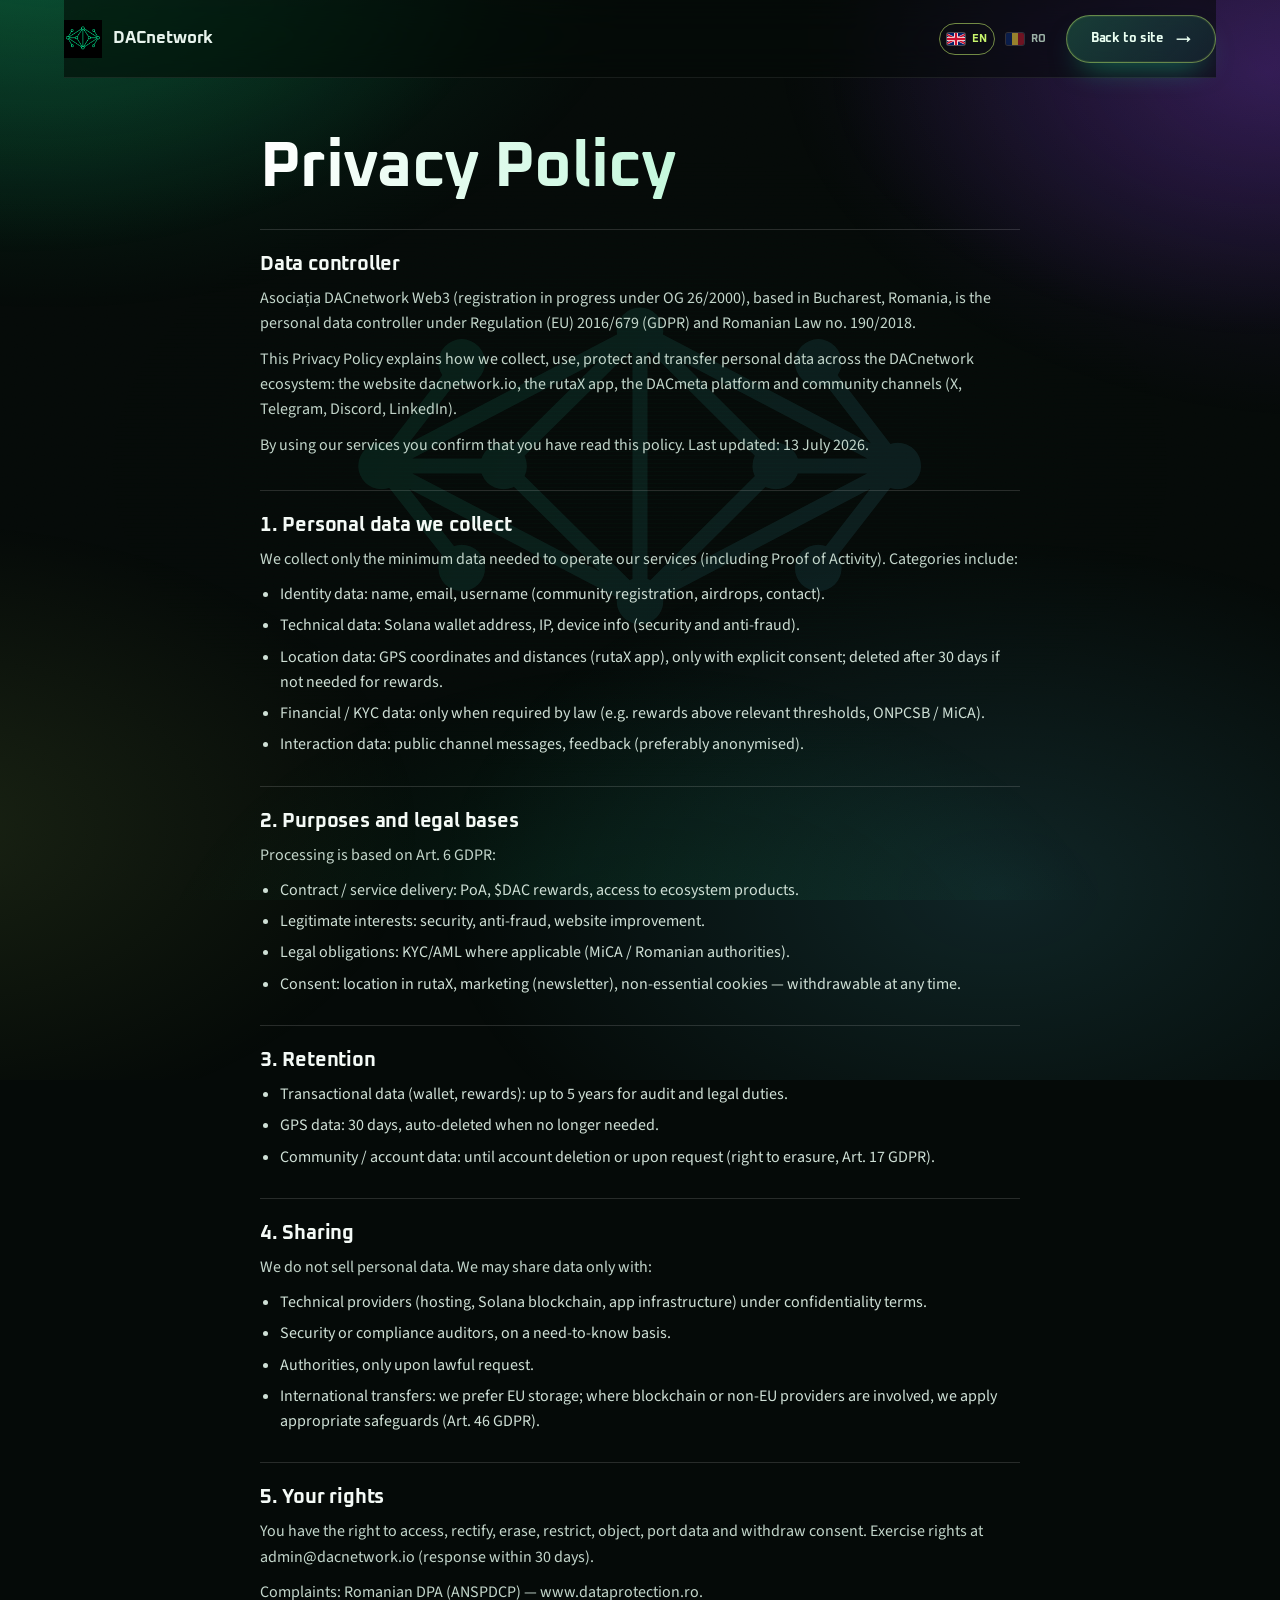
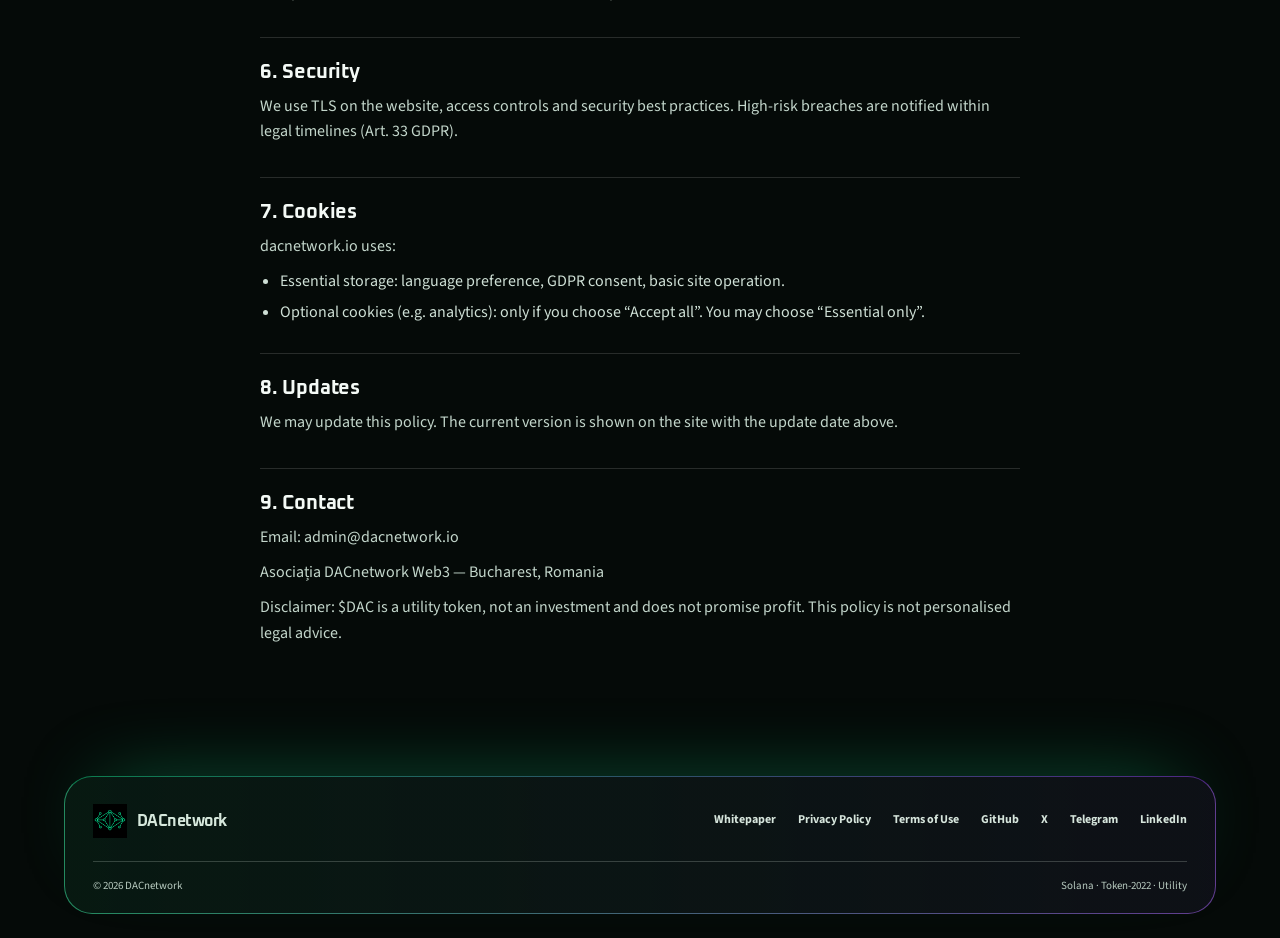
==== privacy.html @ c9b2e49c "Premium mobile menu: visible gradient button, X animation, opaque glass panel Co-authored-by: Copilo" ====
<!doctype html>
<html lang="en">
  <head>
    <meta charset="UTF-8" />
    <meta name="viewport" content="width=device-width, initial-scale=1, viewport-fit=cover" />
    <link rel="icon" type="image/png" href="DAC_logo-sm.png" />
    <link rel="canonical" href="https://dacnetwork.io/privacy.html" />
    <title>Privacy Policy | DACnetwork</title>
    <meta name="description" content="DACnetwork Privacy Policy: how Asociația DACnetwork Web3 collects, uses and protects personal data." />
    <meta name="theme-color" content="#050a08" />
<meta name="robots" content="index, follow, max-image-preview:large, max-snippet:-1, max-video-preview:-1" />
<meta property="og:type" content="website" />
<meta property="og:site_name" content="DACnetwork" />
<meta property="og:title" content="Privacy Policy | DACnetwork" />
<meta property="og:description" content="How DACnetwork collects, uses and protects personal data, your GDPR rights and how to contact us." />
<meta property="og:url" content="https://dacnetwork.io/privacy.html" />
<meta property="og:image" content="https://dacnetwork.io/og-image.jpg" />
<meta property="og:image:width" content="1200" />
<meta property="og:image:height" content="630" />
<meta property="og:image:alt" content="DACnetwork - $DAC utility token on Solana" />
<meta property="og:locale" content="en_US" />
<meta property="og:locale:alternate" content="ro_RO" />
<meta name="twitter:card" content="summary_large_image" />
<meta name="twitter:site" content="@DACLabs" />
<meta name="twitter:title" content="Privacy Policy | DACnetwork" />
<meta name="twitter:description" content="How DACnetwork collects, uses and protects personal data, your GDPR rights and how to contact us." />
<meta name="twitter:image" content="https://dacnetwork.io/og-image.jpg" />
<meta name="twitter:image:alt" content="DACnetwork - $DAC utility token on Solana" />
<meta name="author" content="Asocia?ia DACnetwork Web3" />
<link rel="apple-touch-icon" href="DAC_logo-sm.png" />
    <link rel="stylesheet" href="assets/site-premium.css?v=18" />
  <script type="application/ld+json">
{"@context":"https://schema.org","@graph":[{"@type":"WebPage","@id":"https://dacnetwork.io/privacy.html#webpage","url":"https://dacnetwork.io/privacy.html","name":"Privacy Policy","isPartOf":{"@id":"https://dacnetwork.io/#website"},"inLanguage":["en","ro"]},{"@type":"BreadcrumbList","itemListElement":[{"@type":"ListItem","position":1,"name":"Home","item":"https://dacnetwork.io/"},{"@type":"ListItem","position":2,"name":"Privacy Policy","item":"https://dacnetwork.io/privacy.html"}]}]}
</script>
</head>
  <body>
    <div class="wrap" id="top">
      <header class="nav">
        <a class="brand" href="index.html"><img src="DAC_logo.png" width="42" height="42" alt="DACnetwork" /><span class="brand-name">DACnetwork</span></a>
        <div class="nav-actions">
          <div class="lang">
            <button type="button" data-lang="en" onclick="dacSetLang('en')">EN</button>
            <button type="button" data-lang="ro" onclick="dacSetLang('ro')">RO</button>
          </div>
          <a class="btn btn-mint" href="index.html" data-en="Back to site" data-ro="Înapoi la site">Back to site</a>
        </div>
      </header>

      <main class="legal">
        <h1 data-en="Privacy Policy" data-ro="Politica de Confidențialitate">Privacy Policy</h1>
        <section class="legal-sec">
          <h2 data-en="Data controller" data-ro="Operator de date">Data controller</h2>
          <p data-en="Asociația DACnetwork Web3 (registration in progress under OG 26/2000), based in Bucharest, Romania, is the personal data controller under Regulation (EU) 2016/679 (GDPR) and Romanian Law no. 190/2018." data-ro="Asociația DACnetwork Web3 (în curs de înregistrare conform OG 26/2000), cu sediul în București, România, este operatorul de date cu caracter personal, în conformitate cu Regulamentul (UE) 2016/679 (GDPR) și Legea nr. 190/2018.">Asociația DACnetwork Web3 (registration in progress under OG 26/2000), based in Bucharest, Romania, is the personal data controller under Regulation (EU) 2016/679 (GDPR) and Romanian Law no. 190/2018.</p>
          <p data-en="This Privacy Policy explains how we collect, use, protect and transfer personal data across the DACnetwork ecosystem: the website dacnetwork.io, the rutaX app, the DACmeta platform and community channels (X, Telegram, Discord, LinkedIn)." data-ro="Această Politică de Confidențialitate explică cum colectăm, folosim, protejăm și transferăm datele personale în cadrul ecosistemului DACnetwork: website-ul dacnetwork.io, aplicația rutaX, platforma DACmeta și canalele de comunitate (X, Telegram, Discord, LinkedIn).">This Privacy Policy explains how we collect, use, protect and transfer personal data across the DACnetwork ecosystem: the website dacnetwork.io, the rutaX app, the DACmeta platform and community channels (X, Telegram, Discord, LinkedIn).</p>
          <p data-en="By using our services you confirm that you have read this policy. Last updated: 13 July 2026." data-ro="Prin utilizarea serviciilor noastre confirmați că ați citit această politică. Data ultimei actualizări: 13 iulie 2026.">By using our services you confirm that you have read this policy. Last updated: 13 July 2026.</p>
          
        </section>
        <section class="legal-sec">
          <h2 data-en="1. Personal data we collect" data-ro="1. Datele personale colectate">1. Personal data we collect</h2>
          <p data-en="We collect only the minimum data needed to operate our services (including Proof of Activity). Categories include:" data-ro="Colectăm doar datele minime necesare pentru funcționarea serviciilor (inclusiv Proof of Activity). Tipuri de date:">We collect only the minimum data needed to operate our services (including Proof of Activity). Categories include:</p>
          <ul>
            <li data-en="Identity data: name, email, username (community registration, airdrops, contact)." data-ro="Date de identificare: nume, adresă email, username (înregistrare comunitară, airdrop-uri, contact).">Identity data: name, email, username (community registration, airdrops, contact).</li>
            <li data-en="Technical data: Solana wallet address, IP, device info (security and anti-fraud)." data-ro="Date tehnice: adresă wallet Solana, IP, informații despre dispozitiv (securitate și anti-fraudă).">Technical data: Solana wallet address, IP, device info (security and anti-fraud).</li>
            <li data-en="Location data: GPS coordinates and distances (rutaX app), only with explicit consent; deleted after 30 days if not needed for rewards." data-ro="Date de locație: coordonate GPS și distanțe (aplicația rutaX), doar cu consimțământ explicit; șterse după 30 de zile dacă nu sunt necesare pentru recompense.">Location data: GPS coordinates and distances (rutaX app), only with explicit consent; deleted after 30 days if not needed for rewards.</li>
            <li data-en="Financial / KYC data: only when required by law (e.g. rewards above relevant thresholds, ONPCSB / MiCA)." data-ro="Date financiare / KYC: doar când legea o impune (ex. recompense peste praguri relevante, conform ONPCSB și MiCA).">Financial / KYC data: only when required by law (e.g. rewards above relevant thresholds, ONPCSB / MiCA).</li>
            <li data-en="Interaction data: public channel messages, feedback (preferably anonymised)." data-ro="Date de interacțiune: mesaje pe canale publice, feedback (preferabil anonimizate).">Interaction data: public channel messages, feedback (preferably anonymised).</li>
          </ul>
        </section>
        <section class="legal-sec">
          <h2 data-en="2. Purposes and legal bases" data-ro="2. Scopuri și temeiuri legale">2. Purposes and legal bases</h2>
          <p data-en="Processing is based on Art. 6 GDPR:" data-ro="Datele sunt prelucrate conform Art. 6 GDPR:">Processing is based on Art. 6 GDPR:</p>
          <ul>
            <li data-en="Contract / service delivery: PoA, $DAC rewards, access to ecosystem products." data-ro="Executarea contractului / prestarea serviciului: PoA, recompense $DAC, acces la produse din ecosistem.">Contract / service delivery: PoA, $DAC rewards, access to ecosystem products.</li>
            <li data-en="Legitimate interests: security, anti-fraud, website improvement." data-ro="Interese legitime: securitate, anti-fraudă, îmbunătățirea site-ului.">Legitimate interests: security, anti-fraud, website improvement.</li>
            <li data-en="Legal obligations: KYC/AML where applicable (MiCA / Romanian authorities)." data-ro="Obligații legale: KYC/AML unde este cazul (MiCA / autorități române).">Legal obligations: KYC/AML where applicable (MiCA / Romanian authorities).</li>
            <li data-en="Consent: location in rutaX, marketing (newsletter), non-essential cookies — withdrawable at any time." data-ro="Consimțământ: locație în rutaX, marketing (newsletter), cookie-uri neesențiale — pot fi retrase oricând.">Consent: location in rutaX, marketing (newsletter), non-essential cookies — withdrawable at any time.</li>
          </ul>
        </section>
        <section class="legal-sec">
          <h2 data-en="3. Retention" data-ro="3. Durata stocării">3. Retention</h2>
          
          <ul>
            <li data-en="Transactional data (wallet, rewards): up to 5 years for audit and legal duties." data-ro="Date tranzacționale (wallet, recompense): până la 5 ani, pentru audit și obligații legale.">Transactional data (wallet, rewards): up to 5 years for audit and legal duties.</li>
            <li data-en="GPS data: 30 days, auto-deleted when no longer needed." data-ro="Date GPS: 30 de zile, ștergere automată dacă nu mai sunt necesare.">GPS data: 30 days, auto-deleted when no longer needed.</li>
            <li data-en="Community / account data: until account deletion or upon request (right to erasure, Art. 17 GDPR)." data-ro="Date comunitare / cont: până la ștergerea contului sau la cerere (dreptul la ștergere, Art. 17 GDPR).">Community / account data: until account deletion or upon request (right to erasure, Art. 17 GDPR).</li>
          </ul>
        </section>
        <section class="legal-sec">
          <h2 data-en="4. Sharing" data-ro="4. Partajarea datelor">4. Sharing</h2>
          <p data-en="We do not sell personal data. We may share data only with:" data-ro="Nu vindem date personale. Putem partaja date doar cu:">We do not sell personal data. We may share data only with:</p>
          <ul>
            <li data-en="Technical providers (hosting, Solana blockchain, app infrastructure) under confidentiality terms." data-ro="Furnizori tehnici (hosting, blockchain Solana, infrastructură app) sub acorduri de confidențialitate.">Technical providers (hosting, Solana blockchain, app infrastructure) under confidentiality terms.</li>
            <li data-en="Security or compliance auditors, on a need-to-know basis." data-ro="Auditori / consultanți de securitate sau compliance, pe bază de necesitate.">Security or compliance auditors, on a need-to-know basis.</li>
            <li data-en="Authorities, only upon lawful request." data-ro="Autorități, doar la cerere legală (ex. ONPCSB, instanțe).">Authorities, only upon lawful request.</li>
            <li data-en="International transfers: we prefer EU storage; where blockchain or non-EU providers are involved, we apply appropriate safeguards (Art. 46 GDPR)." data-ro="Transferuri internaționale: preferăm stocare în UE; unde intervin rețele blockchain sau furnizori din afara UE, aplicăm garanții adecvate (Art. 46 GDPR).">International transfers: we prefer EU storage; where blockchain or non-EU providers are involved, we apply appropriate safeguards (Art. 46 GDPR).</li>
          </ul>
        </section>
        <section class="legal-sec">
          <h2 data-en="5. Your rights" data-ro="5. Drepturile dumneavoastră">5. Your rights</h2>
          <p data-en="You have the right to access, rectify, erase, restrict, object, port data and withdraw consent. Exercise rights at admin@dacnetwork.io (response within 30 days)." data-ro="Aveți dreptul la acces, rectificare, ștergere, restricționare, opoziție, portabilitate și retragerea consimțământului. Exercitați drepturile la admin@dacnetwork.io (răspuns în maximum 30 de zile).">You have the right to access, rectify, erase, restrict, object, port data and withdraw consent. Exercise rights at admin@dacnetwork.io (response within 30 days).</p>
          <p data-en="Complaints: Romanian DPA (ANSPDCP) — www.dataprotection.ro." data-ro="Plângeri: Autoritatea Națională de Supraveghere a Prelucrării Datelor cu Caracter Personal (ANSPDCP) — www.dataprotection.ro.">Complaints: Romanian DPA (ANSPDCP) — www.dataprotection.ro.</p>
          
        </section>
        <section class="legal-sec">
          <h2 data-en="6. Security" data-ro="6. Securitate">6. Security</h2>
          <p data-en="We use TLS on the website, access controls and security best practices. High-risk breaches are notified within legal timelines (Art. 33 GDPR)." data-ro="Folosim TLS pe website, control de acces și bune practici de securitate. În caz de breșă cu risc ridicat, notificăm în termenul legal (Art. 33 GDPR).">We use TLS on the website, access controls and security best practices. High-risk breaches are notified within legal timelines (Art. 33 GDPR).</p>
          
        </section>
        <section class="legal-sec">
          <h2 data-en="7. Cookies" data-ro="7. Cookie-uri">7. Cookies</h2>
          <p data-en="dacnetwork.io uses:" data-ro="Site-ul dacnetwork.io folosește:">dacnetwork.io uses:</p>
          <ul>
            <li data-en="Essential storage: language preference, GDPR consent, basic site operation." data-ro="Cookie-uri / stocare esențială: preferința de limbă, consimțământul GDPR, funcționarea de bază a site-ului.">Essential storage: language preference, GDPR consent, basic site operation.</li>
            <li data-en="Optional cookies (e.g. analytics): only if you choose “Accept all”. You may choose “Essential only”." data-ro="Cookie-uri opționale (ex. analytics): doar dacă alegeți „Acceptă toate”. Puteți alege „Doar esențiale”.">Optional cookies (e.g. analytics): only if you choose “Accept all”. You may choose “Essential only”.</li>
          </ul>
        </section>
        <section class="legal-sec">
          <h2 data-en="8. Updates" data-ro="8. Actualizări">8. Updates</h2>
          <p data-en="We may update this policy. The current version is shown on the site with the update date above." data-ro="Putem actualiza această politică. Versiunea curentă este afișată pe site, cu data actualizării de mai sus.">We may update this policy. The current version is shown on the site with the update date above.</p>
          
        </section>
        <section class="legal-sec">
          <h2 data-en="9. Contact" data-ro="9. Contact">9. Contact</h2>
          <p data-en="Email: admin@dacnetwork.io" data-ro="Email: admin@dacnetwork.io">Email: admin@dacnetwork.io</p>
          <p data-en="Asociația DACnetwork Web3 — Bucharest, Romania" data-ro="Asociația DACnetwork Web3 — București, România">Asociația DACnetwork Web3 — Bucharest, Romania</p>
          <p data-en="Disclaimer: $DAC is a utility token, not an investment and does not promise profit. This policy is not personalised legal advice." data-ro="Disclaimer: $DAC este un token utilitar (utility token), nu o investiție și nu promite profit. Această politică nu constituie consultanță juridică personalizată.">Disclaimer: $DAC is a utility token, not an investment and does not promise profit. This policy is not personalised legal advice.</p>
          
        </section>
      </main>

      <footer class="site-footer">
        <div class="footer-main">
          <a class="footer-brand" href="index.html" aria-label="DACnetwork">
            <img src="DAC_logo-sm.png" alt="" width="34" height="34" />
            <span>DACnetwork</span>
          </a>
          <nav aria-label="Footer">
            <a href="whitepaper.html">Whitepaper</a>
            <a href="privacy.html" data-en="Privacy Policy" data-ro="Politica de Confidențialitate">Privacy Policy</a>
            <a href="terms.html" data-en="Terms of Use" data-ro="Termeni de utilizare">Terms of Use</a>
            <a href="https://github.com/DAC-web3" target="_blank" rel="noopener">GitHub</a>
            <a href="https://x.com/DACLabs" target="_blank" rel="noopener">X</a>
            <a href="https://t.me/DACNetwork" target="_blank" rel="noopener">Telegram</a>
            <a href="https://www.linkedin.com/company/dacnetwork-web3/" target="_blank" rel="noopener">LinkedIn</a>
          </nav>
        </div>
        <div class="footer-meta">
          <span>© 2026 DACnetwork</span>
          <span>Solana · Token-2022 · Utility</span>
        </div>
      </footer>
    </div>
    <script src="assets/site.js"></script><script src="assets/premium-fx.js"></script>
  </body>
</html>
---- assets/site-premium.css ----
@import url("https://fonts.googleapis.com/css2?family=Archivo:wght@400;500;600;700;800&family=Source+Sans+3:wght@400;500;600;700&family=Oxanium:wght@500;600;700;800&display=swap");

:root {
  color-scheme: light;
  --paper: #f1f4f0;
  --paper-bright: #fbfcf9;
  --ink: #15241f;
  --forest: #102d25;
  --forest-soft: #1a4336;
  --muted: #53645d;
  --line: #d4ddd6;
  --mint: #c7f36c;
  --green: #286b51;
  --green-dark: #174c3b;
  --blue: #315e91;
  --violet: #70509a;
  --orange: #a94f2d;
  --display: "Archivo", "Arial Narrow", sans-serif;
  --body: "Source Sans 3", "Segoe UI", sans-serif;
  --measure: 72rem;
}

* { box-sizing: border-box; }
html { scroll-behavior: smooth; scroll-padding-top: 92px; }
body {
  margin: 0;
  background: var(--paper);
  color: var(--ink);
  font-family: var(--body);
  font-size: 17px;
  line-height: 1.58;
  -webkit-font-smoothing: antialiased;
}
body, button, a { font-family: var(--body); }
button, a { -webkit-tap-highlight-color: transparent; }
a { color: inherit; }
a:focus-visible, button:focus-visible {
  outline: 3px solid var(--blue);
  outline-offset: 4px;
}
::selection { color: var(--forest); background: var(--mint); }

.wrap { width: min(100% - 64px, var(--measure)); margin: 0 auto; }
.nav {
  position: sticky;
  z-index: 20;
  top: 0;
  display: flex;
  align-items: center;
  justify-content: space-between;
  gap: 24px;
  min-height: 78px;
  padding: 10px 0;
  border-bottom: 1px solid var(--line);
  background: rgba(241, 244, 240, .96);
}
.brand { display: flex; align-items: center; gap: 11px; text-decoration: none; }
.brand img { width: 38px; height: 38px; object-fit: contain; }
.brand-name { font: 700 17px/1 var(--display); letter-spacing: -.04em; }
.sys {
  padding: 4px 7px;
  border: 1px solid #b8c5bb;
  color: var(--muted);
  font: 600 9px/1.1 var(--display);
  letter-spacing: .1em;
}
.nav-links { display: flex; align-items: center; gap: clamp(15px, 2.3vw, 34px); }
.nav-links a, footer nav a {
  color: var(--muted);
  font-size: 13px;
  font-weight: 700;
  text-decoration: none;
}
.nav-links a:hover, footer nav a:hover { color: var(--green-dark); }
.nav-actions { display: flex; align-items: center; gap: 12px; }
.lang { display: flex; gap: 3px; }
.lang button {
  min-width: 35px;
  padding: 8px 7px;
  border: 1px solid transparent;
  background: transparent;
  color: var(--muted);
  cursor: pointer;
  font: 700 11px var(--display);
}
.lang button.on { border-color: #a7b9aa; color: var(--forest); }
.btn {
  display: inline-flex;
  min-height: 46px;
  align-items: center;
  justify-content: center;
  gap: 10px;
  padding: 12px 19px;
  border: 1px solid var(--forest);
  border-radius: 3px;
  background: transparent;
  color: var(--forest);
  cursor: pointer;
  font: 700 13px/1.2 var(--display);
  text-decoration: none;
  transition: background-color .18s ease, color .18s ease, transform .18s ease;
}
.btn:hover { transform: translateY(-2px); }
.btn-mint { border-color: var(--green-dark); background: var(--green-dark); color: #fff; }
.btn-mint:hover { background: #24654d; }
.btn-glass { border-color: rgba(255,255,255,.55); color: #fff; }
.btn-glass:hover { background: rgba(255,255,255,.1); }
.menu { display: none; }

.hero {
  position: relative;
  display: grid;
  grid-template-columns: minmax(0, 1.15fr) minmax(310px, .75fr);
  align-items: stretch;
  gap: clamp(30px, 5vw, 76px);
  min-height: 590px;
  margin: 28px 0 88px;
  padding: clamp(34px, 5.3vw, 76px);
  overflow: hidden;
  background: var(--forest);
  color: #f5f7ef;
}
.hero::before {
  position: absolute;
  inset: 0;
  background:
    linear-gradient(90deg, rgba(16,45,37,.98) 5%, rgba(16,45,37,.88) 48%, rgba(16,45,37,.5) 100%),
    url("data:image/svg+xml,%3Csvg xmlns='http://www.w3.org/2000/svg' width='720' height='520' viewBox='0 0 720 520'%3E%3Cg fill='none' stroke='%23c7f36c' stroke-opacity='.22' stroke-width='1'%3E%3Cpath d='M-20 110 130 45 270 105 410 25 560 82 740 12M-30 185 120 125 265 185 410 105 565 162 740 90M-10 280 150 210 290 270 430 190 580 250 745 175M-20 375 135 305 285 365 445 285 590 345 745 265M-15 475 145 400 300 460 455 380 610 440 750 360'/%3E%3Cpath d='m130 45-10 80 30 85-15 95 10 95m125-295 0 85 0 90 15 95m125-265 20 85 0 95 10 95m130-278 15 88 0 95 20 95'/%3E%3C/g%3E%3Cg fill='%23c7f36c' fill-opacity='.55'%3E%3Ccircle cx='120' cy='125' r='3'/%3E%3Ccircle cx='265' cy='185' r='3'/%3E%3Ccircle cx='430' cy='190' r='3'/%3E%3Ccircle cx='580' cy='250' r='3'/%3E%3Ccircle cx='300' cy='460' r='3'/%3E%3C/g%3E%3C/svg%3E") center/cover;
  content: "";
  pointer-events: none;
}
.stage, .token { position: relative; z-index: 1; }
.stage { display: flex; flex-direction: column; justify-content: center; max-width: 660px; }
.kicker {
  display: flex;
  align-items: center;
  gap: 9px;
  margin-bottom: 22px;
  color: var(--mint);
  font: 700 11px var(--display);
  letter-spacing: .13em;
  text-transform: uppercase;
}
.kicker i, .dot {
  width: 7px;
  height: 7px;
  border-radius: 50%;
  background: var(--mint);
}
.signal { display: none; }
.hero h1 {
  max-width: 10ch;
  margin: 0;
  font: 700 clamp(3.4rem, 7.3vw, 6.5rem)/.91 var(--display);
  letter-spacing: -.075em;
}
.hero h1 em { color: var(--mint); font-style: normal; }
.lead {
  max-width: 59ch;
  margin: 24px 0 0;
  color: #d1ddd3;
  font-size: clamp(17px, 1.45vw, 20px);
  line-height: 1.5;
}
.hero .cta { display: flex; flex-wrap: wrap; gap: 10px; margin-top: 30px; }
.signal-route {
  position: relative;
  display: grid;
  grid-template-columns: repeat(4, minmax(0, 1fr));
  margin-top: 27px;
  border-top: 1px solid rgba(143,187,232,.72);
}
.signal-route::before {
  position: absolute;
  top: -4px;
  left: 0;
  width: 7px;
  height: 7px;
  border-radius: 50%;
  background: var(--mint);
  content: "";
}
.signal-stop {
  position: relative;
  display: flex;
  min-width: 0;
  flex-direction: column;
  gap: 3px;
  padding: 12px 10px 8px 0;
  color: #f5f7ef;
  text-decoration: none;
}
.signal-stop::before {
  position: absolute;
  top: -4px;
  left: 0;
  width: 7px;
  height: 7px;
  border: 1px solid var(--forest);
  border-radius: 50%;
  background: var(--mint);
  content: "";
}
.signal-stop:nth-child(2)::before { background: #8fbbe8; }
.signal-stop strong { font: 700 12px/1.2 var(--display); }
.signal-stop small { color: #d1ddd3; font-size: 12px; line-height: 1.35; }
.signal-stop:hover strong { color: var(--mint); }
.network-note { display: flex; flex-wrap: wrap; gap: 7px 16px; margin-top: 13px; }
.network-note span { color: #d4e2d7; font: 700 10px/1.4 var(--display); letter-spacing: .08em; }
.network-note span:nth-child(2) { color: #a9cbef; }
.hero .stage > .cta > .btn { min-width: 164px; }
.token {
  align-self: end;
  padding: 26px;
  background: var(--paper-bright);
  color: var(--ink);
  box-shadow: 12px 15px 0 rgba(8,31,23,.24);
}
.token-top { display: flex; align-items: center; justify-content: space-between; gap: 16px; }
.token-top h2 { margin: 0; font: 700 39px/.95 var(--display); letter-spacing: -.06em; }
.token-top .sub { margin: 8px 0 0; color: var(--muted); font-size: 13px; }
.token-top img { width: 58px; height: 58px; object-fit: contain; }
.stats { display: grid; grid-template-columns: 1fr 1fr; margin: 22px 0 20px; border-top: 1px solid var(--line); }
.stat { display: grid; gap: 4px; padding: 13px 7px 12px 0; border-bottom: 1px solid var(--line); }
.stat b, .stat span { font-size: 12px; }
.stat b { color: var(--muted); font-weight: 600; }
.stat span { color: var(--ink); font-weight: 700; }
.addr {
  margin: 0 0 10px;
  padding: 11px 12px;
  border: 1px solid var(--line);
  background: #f2f5f1;
  color: var(--forest);
  font: 600 11px/1.6 var(--body);
  overflow-wrap: anywhere;
}
.addr b {
  display: block;
  margin-bottom: 3px;
  color: var(--green-dark);
  font: 700 9px var(--display);
  letter-spacing: .1em;
  text-transform: uppercase;
}
.token .cta { margin-top: 14px; }
.token .btn-glass { border-color: #aebcb1; color: var(--forest); }
.token .btn-glass:hover { background: #e9eee8; }
.flags { display: flex; flex-wrap: wrap; gap: 7px; margin-top: 15px; }
.flags i {
  padding: 5px 7px;
  border: 1px solid #b6c7b8;
  color: var(--green-dark);
  font: 700 9px var(--display);
  font-style: normal;
  text-transform: uppercase;
}

main { padding-bottom: 20px; }
.sec {
  position: relative;
  margin: 0 0 94px;
  padding: 0 0 0 28px;
  border-left: 1px solid #b6c7b8;
}
.sec::before {
  position: absolute;
  top: 8px;
  left: -5px;
  width: 9px;
  height: 9px;
  border: 1px solid var(--green-dark);
  border-radius: 50%;
  background: var(--paper);
  content: "";
}
.tag {
  margin: 0 0 12px;
  color: var(--green-dark);
  font: 700 10px var(--display);
  letter-spacing: .14em;
}
.sec > h2, .sec h2 {
  margin: 0 0 19px;
  color: var(--forest);
  font: 700 clamp(2rem, 4.2vw, 3.7rem)/1.02 var(--display);
  letter-spacing: -.065em;
}
.sec > .lead { margin: 0 0 27px; color: var(--muted); font-size: 19px; }
.cols { display: grid; grid-template-columns: repeat(2, minmax(0, 1fr)); gap: 0 38px; }
.glass, .block, .card, .feed-card, .step {
  border: 0;
  border-radius: 0;
  background: transparent;
  box-shadow: none;
  backdrop-filter: none;
}
.hero .token {
  border: 0;
  background: var(--paper-bright);
  color: var(--ink);
  box-shadow: 12px 15px 0 rgba(8,31,23,.24);
}
.block {
  padding: 19px 0 21px;
  border-top: 1px solid var(--line);
}
.block h3, .card h3, .feed-card h3, .step h3 {
  margin: 0 0 9px;
  color: var(--forest);
  font: 700 21px/1.12 var(--display);
  letter-spacing: -.035em;
}
.block p, .card p, .feed-card p, .step p { margin: 0; color: var(--muted); font-size: 15px; }
.note { color: var(--muted); font-size: 13px; line-height: 1.5; }
.quote {
  max-width: 850px;
  margin: 30px 0;
  padding: 25px 0 25px 26px;
  border-left: 2px solid var(--green);
  color: var(--forest);
  font: 600 clamp(1.5rem, 3vw, 2.4rem)/1.16 var(--display);
  letter-spacing: -.045em;
}
.feed { display: grid; grid-template-columns: repeat(4, minmax(0, 1fr)); gap: 0 24px; margin-top: 31px; }
.feed-card {
  position: relative;
  min-height: 190px;
  padding: 17px 0 15px;
  border-top: 2px solid var(--forest);
  border-bottom: 1px solid var(--line);
}
.feed-card .pulse {
  display: inline-block;
  margin: 0 0 16px;
  color: var(--blue);
  font: 700 12px var(--display);
}
.feed-card small { display: block; margin-bottom: 8px; color: var(--green-dark); font: 700 9px var(--display); letter-spacing: .1em; }
.feed-card h3 { font-size: 18px; }
.feed-card p { font-size: 13px; }
.grid { display: grid; grid-template-columns: minmax(0,1.1fr) minmax(280px,.9fr); gap: 52px; margin: 0 0 94px; }
.card { padding: 0; }
.card .shot { display: block; width: 100%; height: auto; margin: 0 0 24px; }
.card > small { display: inline-block; margin: 0 0 12px; color: var(--green-dark); font: 700 10px var(--display); letter-spacing: .12em; text-transform: uppercase; }
.card > h3 { font-size: clamp(2.8rem, 5vw, 5rem); }
.clean { margin: 22px 0 0; padding: 0; list-style: none; }
.clean li {
  position: relative;
  padding: 11px 0 11px 20px;
  border-top: 1px solid var(--line);
  color: var(--muted);
  font-size: 14px;
}
.clean li::before { position: absolute; top: 19px; left: 0; width: 7px; height: 7px; background: var(--green); content: ""; }
.card .cta { margin-top: 24px; }
.stack { display: flex; flex-direction: column; gap: 0; }
.slim { padding: 21px 0 24px; border-top: 1px solid var(--line); }
.slim h3 { font-size: 26px; }
.slim .clean { margin-top: 18px; }
.planned { opacity: .92; }
.mark { width: 40px; height: 40px; margin-bottom: 16px; }
.mark svg { width: 100%; height: 100%; }
.track { display: grid; grid-template-columns: repeat(2, minmax(0, 1fr)); gap: 1px 34px; margin: 33px 0 0; padding: 0; list-style: none; }
.step { padding: 18px 0 21px; border-top: 1px solid var(--line); }
.step .pill {
  display: inline-flex;
  margin-bottom: 15px;
  padding: 5px 8px;
  border: 1px solid #b7c7b9;
  color: var(--green-dark);
  font: 700 9px var(--display);
  letter-spacing: .08em;
}
.step.done .pill { border-color: var(--green); background: var(--green); color: white; }
.step.now .pill { background: var(--mint); color: var(--forest); }
.step.next .pill { color: var(--muted); }
.step .clean { margin-top: 14px; }
#tokenomics .block { padding: 0; }
table { width: 100%; border-collapse: collapse; font-size: 14px; text-align: left; }
th { padding: 12px 15px; border-bottom: 2px solid var(--forest); color: var(--forest); font: 700 11px var(--display); letter-spacing: .06em; text-transform: uppercase; }
td { padding: 13px 15px; border-bottom: 1px solid var(--line); color: var(--muted); }
tr:last-child td { color: var(--forest); font-weight: 700; }
.bar { display: inline-flex; width: 95px; height: 5px; margin-right: 8px; vertical-align: middle; background: #d6ded7; }
.bar i { display: block; height: 100%; background: var(--green); }
.pct { color: var(--forest); font: 700 12px var(--display); }
#community .cols { grid-template-columns: repeat(3, minmax(0,1fr)); gap: 0 26px; }
#community .block { padding: 24px 0; }
#community .btn { margin-top: 16px; }
.site-footer {
  margin-top: 78px;
  padding: 27px 28px 19px;
  border-top: 2px solid var(--mint);
  background: var(--forest);
  color: #f5f7ef;
}
.footer-main {
  display: flex;
  justify-content: space-between;
  align-items: center;
  gap: 24px;
  padding-bottom: 23px;
}
.footer-brand {
  display: inline-flex;
  flex: 0 0 auto;
  align-items: center;
  gap: 10px;
  color: #f5f7ef;
  font: 700 16px/1 var(--display);
  letter-spacing: -.035em;
  text-decoration: none;
}
.footer-brand img { width: 34px; height: 34px; object-fit: contain; }
.site-footer nav {
  display: flex;
  flex-wrap: wrap;
  justify-content: flex-end;
  gap: 10px 22px;
}
.site-footer nav a {
  color: #d6e5dc;
  font-size: 12px;
  font-weight: 700;
  text-decoration: none;
  transition: color .18s ease;
}
.site-footer nav a:hover { color: var(--mint); }
.footer-meta {
  display: flex;
  justify-content: space-between;
  gap: 12px;
  padding-top: 15px;
  border-top: 1px solid rgba(214,229,220,.22);
  color: #b8cbc0;
  font-size: 11px;
}
#community .btn-glass {
  border-color: var(--forest);
  background: var(--forest);
  color: #fff;
}
#community .btn-glass:hover {
  border-color: var(--green-dark);
  background: var(--green-dark);
}

/* ===== Premium v2 layer: containers, modern buttons, depth ===== */
:root { --ease: cubic-bezier(.16, 1, .3, 1); --sol-green: #14f195; --sol-violet: #9945ff; }
body {
  background:
    radial-gradient(900px 520px at 6% -6%, rgba(20,241,149,.09), transparent 62%),
    radial-gradient(820px 520px at 100% 6%, rgba(153,69,255,.06), transparent 62%),
    var(--paper);
  background-repeat: no-repeat;
}
.nav {
  background: rgba(241,244,240,.78);
  backdrop-filter: blur(16px) saturate(1.3);
  -webkit-backdrop-filter: blur(16px) saturate(1.3);
}
.lang button { border-radius: 999px; }
.menu { border-radius: 12px; }

/* Buttons: pill, liquid fill sweep, directional arrow */
.btn {
  position: relative;
  isolation: isolate;
  overflow: hidden;
  min-height: 48px;
  gap: 12px;
  padding: 13px 24px;
  border-radius: 999px;
  letter-spacing: .01em;
  transition: color .35s var(--ease), border-color .35s var(--ease), transform .35s var(--ease), box-shadow .35s var(--ease);
}
.btn::before {
  position: absolute;
  z-index: -1;
  inset: 0;
  border-radius: inherit;
  background: var(--fill, var(--mint));
  transform: translateY(102%);
  transition: transform .5s var(--ease);
  content: "";
}
.btn:hover::before, .btn:focus-visible::before { transform: none; }
.btn:not(button)::after {
  display: inline-block;
  font: 700 15px/1 var(--display);
  transition: transform .35s var(--ease);
  content: "→";
}
.btn[target="_blank"]::after { content: "↗"; }
.btn[download]::after { content: "↓"; }
.btn:not(button):hover::after { transform: translateX(4px); }
.btn[target="_blank"]:hover::after { transform: translate(3px, -3px); }
.btn[download]:hover::after { transform: translateY(3px); }
.btn:hover { transform: translateY(-3px); }
.btn:active { transform: translateY(-1px) scale(.98); }
.btn-mint {
  --fill: var(--mint);
  border-color: transparent;
  background: linear-gradient(135deg, #1d5c46, var(--forest));
  color: #fff;
  box-shadow: 0 10px 24px -10px rgba(16,45,37,.65), inset 0 1px 0 rgba(255,255,255,.18);
}
.btn-mint:hover { background: linear-gradient(135deg, #1d5c46, var(--forest)); color: var(--forest); box-shadow: 0 16px 30px -12px rgba(120,170,30,.7); }
.btn-glass {
  --fill: #fff;
  border-color: rgba(255,255,255,.38);
  background: rgba(255,255,255,.07);
  color: #fff;
}
.btn-glass:hover { background: rgba(255,255,255,.07); color: var(--forest); border-color: #fff; }
.token .btn-glass { --fill: var(--forest); border-color: #aebcb1; background: transparent; color: var(--forest); }
.token .btn-glass:hover { background: transparent; color: #fff; border-color: var(--forest); }
#community .btn-glass {
  --fill: var(--mint);
  border-color: transparent;
  background: linear-gradient(135deg, #1d5c46, var(--forest));
  color: #fff;
  box-shadow: 0 10px 24px -12px rgba(16,45,37,.7);
}
#community .btn-glass:hover { background: linear-gradient(135deg, #1d5c46, var(--forest)); color: var(--forest); box-shadow: 0 16px 28px -12px rgba(120,170,30,.7); }

.hero .btn-mint {
  --fill: #fff;
  background: var(--mint);
  color: var(--forest);
  box-shadow: 0 14px 30px -12px rgba(199,243,108,.55), inset 0 1px 0 rgba(255,255,255,.5);
}
.hero .btn-mint:hover { background: var(--mint); color: var(--forest); box-shadow: 0 18px 34px -12px rgba(255,255,255,.4); }
.token .btn-mint { --fill: var(--mint); }

/* Hero depth */
.hero { border-radius: 30px; box-shadow: 0 40px 80px -40px rgba(8,31,23,.7); }
.hero::after {
  position: absolute;
  inset: 0;
  background:
    radial-gradient(55% 70% at 88% 8%, rgba(20,241,149,.2), transparent 62%),
    radial-gradient(40% 55% at 100% 92%, rgba(153,69,255,.2), transparent 70%),
    radial-gradient(35% 45% at 0% 100%, rgba(199,243,108,.1), transparent 70%);
  content: "";
  pointer-events: none;
}
.hero .token {
  border-radius: 24px;
  background: linear-gradient(180deg, #fff, #f3f7f1);
  box-shadow: 0 40px 70px -28px rgba(0,0,0,.6), 0 0 0 1px rgba(255,255,255,.55) inset, 0 0 0 1px rgba(255,255,255,.12);
}
.addr { border-radius: 12px; }
.flags i { border-radius: 999px; padding: 5px 10px; background: rgba(40,107,81,.07); }
.signal-stop { transition: transform .35s var(--ease); }
.signal-stop:hover { transform: translateY(-3px); }

/* Containers */
.cols { gap: 18px; }
.feed { gap: 18px; margin-top: 34px; }
.track { gap: 18px; }
.stack { gap: 18px; }
.feed-card, .block, .step, .grid .slim, .grid .card {
  position: relative;
  overflow: hidden;
  border: 1px solid rgba(16,45,37,.09);
  border-radius: 22px;
  background: linear-gradient(180deg, #fff 0%, #f8faf6 100%);
  box-shadow: 0 1px 2px rgba(16,45,37,.05), 0 18px 36px -22px rgba(16,45,37,.28), inset 0 1px 0 #fff;
  transition: transform .45s var(--ease), box-shadow .45s var(--ease), border-color .45s var(--ease);
}
.feed-card:hover, .block:hover, .step:hover, .grid .slim:hover {
  transform: translateY(-5px);
  border-color: rgba(40,107,81,.34);
  box-shadow: 0 2px 4px rgba(16,45,37,.06), 0 28px 48px -22px rgba(16,45,37,.38), inset 0 1px 0 #fff;
}
.block, #community .block { padding: 26px; }
.step { padding: 26px; }
.grid .slim { padding: 28px; }
.grid .card { padding: 30px; }
.grid .card:hover { transform: none; }
.step.now { border-color: rgba(40,107,81,.38); background: linear-gradient(180deg, #fbfff0, #fff); }
.step .pill { border-radius: 999px; padding: 5px 11px; }

/* Latest progress */
.feed-card { min-height: 220px; padding: 26px 22px 22px; border-top: 1px solid rgba(16,45,37,.09); }
.feed-card::before {
  position: absolute;
  inset: 0 0 auto;
  height: 4px;
  background: linear-gradient(90deg, var(--mint), var(--sol-green) 58%, var(--sol-violet));
  content: "";
}
.feed-card .pulse {
  margin: 0 0 18px;
  padding: 4px 11px;
  border-radius: 999px;
  background: rgba(199,243,108,.5);
  color: #274e78;
  font-size: 11px;
  letter-spacing: .06em;
}
.feed-card small { margin-bottom: 10px; font-size: 10px; }
.feed-card h3 { font-size: 20px; }
.feed-card p { font-size: 14px; line-height: 1.5; }

/* Community marks and tokenomics */
.mark { border-radius: 14px; overflow: hidden; box-shadow: 0 10px 20px -10px rgba(16,45,37,.5); }
#community .cols { gap: 18px; }
#tokenomics .block { padding: 0; overflow-x: auto; }
#tokenomics th { padding: 16px 18px; border-bottom: 1px solid rgba(16,45,37,.25); background: #f1f6ee; }
#tokenomics td { padding: 14px 18px; }
.bar { height: 6px; border-radius: 999px; overflow: hidden; }

/* Footer */
.site-footer {
  margin-bottom: 24px;
  border-top: 0;
  border-radius: 28px;
  background:
    radial-gradient(60% 120% at 100% 0%, rgba(153,69,255,.2), transparent 60%),
    radial-gradient(50% 120% at 0% 100%, rgba(20,241,149,.14), transparent 60%),
    var(--forest);
  box-shadow: 0 30px 60px -30px rgba(8,31,23,.7);
}
.site-footer nav a { padding: 6px 0; }

.legal { max-width: 760px; margin: 56px auto 0; }
.legal h1 { margin: 0 0 28px; color: var(--forest); font: 700 clamp(2.2rem, 5vw, 3.4rem)/1.05 var(--display); letter-spacing: -.05em; }
.legal-sec { padding: 22px 0; border-top: 1px solid var(--line); }
.legal-sec h2 { margin: 0 0 10px; color: var(--forest); font: 700 20px/1.2 var(--display); letter-spacing: -.03em; }
.legal-sec p { margin: 0 0 10px; color: var(--muted); font-size: 16px; }
.legal-sec ul { margin: 0; padding-left: 20px; color: var(--muted); font-size: 16px; }
.legal-sec li { margin-bottom: 6px; }

@media (max-width: 980px) {
  .nav { gap: 12px; }
  .nav-links { gap: 14px; }
  .nav-actions > .btn { padding-inline: 12px; }
  .hero { grid-template-columns: 1fr .8fr; gap: 28px; padding: 40px; }
  .feed { grid-template-columns: repeat(2, minmax(0,1fr)); }
  .grid { gap: 34px; }
}
@media (max-width: 760px) {
  html { scroll-padding-top: 72px; }
  .wrap { width: min(100% - 36px, var(--measure)); }
  .nav { min-height: 68px; }
  .menu {
    display: inline-flex;
    width: 42px;
    height: 42px;
    align-items: center;
    justify-content: center;
    border: 1px solid #b8c5bb;
    background: transparent;
    color: var(--forest);
    cursor: pointer;
    font-size: 0;
  }
  .menu span { display: block; width: 18px; height: 2px; margin: 3px 0; background: var(--forest); }
  .nav-links {
    position: absolute;
    top: calc(100% + 1px);
    right: 0;
    left: 0;
    display: none;
    align-items: stretch;
    gap: 0;
    padding: 8px 18px 16px;
    border-bottom: 1px solid var(--line);
    background: var(--paper-bright);
  }
  .nav-links.on { display: flex; flex-direction: column; }
  .nav-links a { padding: 12px 0; border-bottom: 1px solid var(--line); }
  .nav-actions { margin-left: auto; }
  .nav-actions > .btn { display: none; }
  .hero { grid-template-columns: minmax(0, 1fr); gap: 24px; min-height: 0; margin: 16px 0 68px; padding: 30px 22px; }
  .hero::before { background-position: 63% center; }
  .stage { min-width: 0; min-height: 0; }
  .hero h1 { font-size: clamp(3.4rem, 13vw, 5.8rem); }
  .token { width: min(100%, 500px); min-width: 0; justify-self: stretch; }
  .sec { margin-bottom: 70px; padding-left: 20px; }
  .cols, .track, .grid { grid-template-columns: 1fr; }
  .grid { gap: 28px; margin-bottom: 70px; }
  #community .cols { grid-template-columns: repeat(2, minmax(0,1fr)); }
  .feed { grid-template-columns: repeat(2, minmax(0,1fr)); gap: 18px; }
}
@media (max-width: 480px) {
  body { font-size: 16px; }
  .wrap { width: calc(100% - 28px); }
  .brand img { width: 32px; height: 32px; }
  .brand-name { font-size: 15px; }
  .sys { display: none; }
  .nav-actions { gap: 4px; }
  .lang button { min-width: 30px; padding: 7px 4px; }
  .hero { margin-top: 10px; padding: 24px 16px; }
  .stage { min-height: 0; }
  .hero h1 { font-size: clamp(3.2rem, 14vw, 4.5rem); }
  .hero .stage > .cta { display: grid; grid-template-columns: minmax(0, 1fr); align-items: stretch; margin-top: 14px; }
  .hero .stage > .cta > .btn { width: auto; min-width: 0; }
  .signal-route { grid-template-columns: repeat(2, minmax(0, 1fr)); }
  .signal-stop { padding: 9px 8px 7px 0; }
  .signal-stop:nth-child(n + 3) { border-top: 1px solid rgba(143,187,232,.35); }
  .signal-stop:nth-child(n + 3)::before { top: -4px; }
  .network-note { gap: 6px 12px; margin-top: 9px; }
  .hero .token { display: flex; flex-direction: column; }
  .hero .token-top { order: 0; }
  .hero .token .addr { order: 1; }
  .hero .token .stats { order: 2; }
  .hero .token .cta { order: 3; }
  .hero .token .flags { order: 4; }
  .token { padding: 16px; }
  .stats { margin: 14px 0 12px; }
  .stat { padding: 10px 5px 9px 0; }
  .addr { padding: 8px 9px; font-size: 10px; }
  .feed, #community .cols { grid-template-columns: 1fr; }
  .feed-card { min-height: 0; }
  .sec > h2, .sec h2 { font-size: clamp(2rem, 9vw, 3rem); }
  table { font-size: 12px; }
  th, td { padding: 10px 7px; }
  .bar { width: 48px; }
  .site-footer { margin-top: 58px; padding: 23px 19px 16px; }
  .footer-main { align-items: flex-start; flex-direction: column; gap: 19px; }
  .site-footer nav { justify-content: flex-start; gap: 12px 18px; }
  .footer-meta { align-items: flex-start; flex-direction: column; gap: 3px; }
}
@media (prefers-reduced-motion: reduce) {
  *, *::before, *::after { scroll-behavior: auto !important; transition-duration: .01ms !important; animation-duration: .01ms !important; }
}

/* ===== Dark theme: deep black-green with restrained Solana aurora ===== */
:root {
  color-scheme: dark;
  --paper: #050a08;
  --paper-bright: #0c1613;
  --ink: #e9f2ed;
  --forest: #eef7f1;
  --forest-soft: #cfe3d6;
  --muted: #9bb0a5;
  --line: rgba(255,255,255,.1);
  --green: #2fbf7f;
  --green-dark: #8fe3b4;
  --blue: #8fbbe8;
  --surface: linear-gradient(180deg, rgba(255,255,255,.065), rgba(255,255,255,.025));
  --surface-line: rgba(255,255,255,.11);
}
html { background: #050a08; }
body {
  background:
    radial-gradient(1000px 640px at 4% -8%, rgba(20,241,149,.16), transparent 60%),
    radial-gradient(900px 620px at 104% 4%, rgba(153,69,255,.16), transparent 62%),
    radial-gradient(800px 560px at 50% 112%, rgba(20,241,149,.1), transparent 62%),
    #050a08;
  background-attachment: fixed;
}
body::before { content: none; }
::selection { color: #04120c; background: var(--mint); }
a:focus-visible, button:focus-visible { outline-color: var(--sol-green); }

.nav { border-bottom-color: rgba(255,255,255,.08); background: rgba(5,10,8,.62); }
.nav-links a, .nav-links a:hover { color: #b7c9be; }
.nav-links a:hover { color: var(--mint); }
.sys { border-color: rgba(255,255,255,.18); color: #9bb0a5; }
.lang button { color: #9bb0a5; }
.lang button.on { border-color: rgba(199,243,108,.55); color: var(--mint); }
.menu { border-color: rgba(255,255,255,.18); }
.menu span { background: #eef7f1; }

/* Buttons on dark */
.btn { border-color: rgba(255,255,255,.28); color: #fff; }
.btn-mint, #community .btn-glass, .nav-actions .btn-mint {
  --fill: var(--mint);
  border-color: rgba(199,243,108,.45);
  background: linear-gradient(135deg, rgba(47,191,127,.28), rgba(20,241,149,.08));
  color: #eafff2;
  box-shadow: 0 0 0 1px rgba(199,243,108,.08) inset, 0 14px 30px -14px rgba(20,241,149,.55);
}
.btn-mint:hover, #community .btn-glass:hover, .nav-actions .btn-mint:hover {
  border-color: var(--mint);
  background: linear-gradient(135deg, rgba(47,191,127,.28), rgba(20,241,149,.08));
  color: #06140d;
  box-shadow: 0 18px 38px -12px rgba(199,243,108,.55);
}
.hero .btn-mint { --fill: #fff; border-color: transparent; background: var(--mint); color: #06140d; box-shadow: 0 16px 36px -12px rgba(199,243,108,.6); }
.hero .btn-mint:hover { background: var(--mint); color: #06140d; box-shadow: 0 20px 40px -10px rgba(255,255,255,.35); }
.btn-glass { --fill: #fff; border-color: rgba(255,255,255,.3); background: rgba(255,255,255,.06); color: #fff; }
.btn-glass:hover { background: rgba(255,255,255,.06); color: #06140d; }
.token .btn-glass { --fill: var(--mint); border-color: rgba(255,255,255,.28); background: rgba(255,255,255,.05); color: #eef7f1; }
.token .btn-glass:hover { background: rgba(255,255,255,.05); color: #06140d; border-color: var(--mint); }
.token .btn-mint { --fill: #fff; }

/* Hero */
.hero {
  border: 1px solid rgba(255,255,255,.1);
  background: #07110d;
  box-shadow: 0 50px 100px -40px rgba(20,241,149,.25), 0 0 0 1px rgba(255,255,255,.03) inset;
}
.hero::before {
  background:
    linear-gradient(90deg, rgba(5,10,8,.95) 5%, rgba(5,10,8,.7) 50%, rgba(5,10,8,.3) 100%),
    url("data:image/svg+xml,%3Csvg xmlns='http://www.w3.org/2000/svg' width='720' height='520' viewBox='0 0 720 520'%3E%3Cg fill='none' stroke='%2314f195' stroke-opacity='.28' stroke-width='1'%3E%3Cpath d='M-20 110 130 45 270 105 410 25 560 82 740 12M-30 185 120 125 265 185 410 105 565 162 740 90M-10 280 150 210 290 270 430 190 580 250 745 175M-20 375 135 305 285 365 445 285 590 345 745 265M-15 475 145 400 300 460 455 380 610 440 750 360'/%3E%3Cpath d='m130 45-10 80 30 85-15 95 10 95m125-295 0 85 0 90 15 95m125-265 20 85 0 95 10 95m130-278 15 88 0 95 20 95'/%3E%3C/g%3E%3Cg fill='%2314f195' fill-opacity='.7'%3E%3Ccircle cx='120' cy='125' r='3'/%3E%3Ccircle cx='265' cy='185' r='3'/%3E%3Ccircle cx='430' cy='190' r='3'/%3E%3Ccircle cx='580' cy='250' r='3'/%3E%3Ccircle cx='300' cy='460' r='3'/%3E%3C/g%3E%3C/svg%3E") center/cover;
}
.hero::after {
  background:
    radial-gradient(55% 70% at 90% 6%, rgba(20,241,149,.28), transparent 62%),
    radial-gradient(45% 60% at 100% 96%, rgba(153,69,255,.32), transparent 70%),
    radial-gradient(35% 45% at 0% 100%, rgba(199,243,108,.12), transparent 70%);
}
.signal-stop::before { border-color: #07110d; }
.hero .token {
  border: 1px solid rgba(255,255,255,.14);
  background: linear-gradient(180deg, rgba(255,255,255,.1), rgba(255,255,255,.03));
  backdrop-filter: blur(22px) saturate(1.4);
  -webkit-backdrop-filter: blur(22px) saturate(1.4);
  color: var(--ink);
  box-shadow: 0 40px 80px -30px rgba(0,0,0,.8), 0 1px 0 rgba(255,255,255,.18) inset;
}
.token-top h2 { color: #fff; }
.addr { border-color: rgba(255,255,255,.12); background: rgba(0,0,0,.32); color: #dff1e6; }
.addr b { color: var(--mint); }
.flags i { border-color: rgba(199,243,108,.35); background: rgba(199,243,108,.08); color: var(--mint); }
.stat span { color: #fff; }

/* Containers on dark */
.feed-card, .block, .step, .grid .slim, .grid .card {
  border: 1px solid var(--surface-line);
  background: var(--surface);
  backdrop-filter: blur(14px);
  -webkit-backdrop-filter: blur(14px);
  box-shadow: 0 24px 50px -30px rgba(0,0,0,.9), inset 0 1px 0 rgba(255,255,255,.07);
}
.feed-card:hover, .block:hover, .step:hover, .grid .slim:hover {
  border-color: rgba(20,241,149,.42);
  background: linear-gradient(180deg, rgba(20,241,149,.09), rgba(255,255,255,.025));
  box-shadow: 0 30px 60px -28px rgba(20,241,149,.3), inset 0 1px 0 rgba(255,255,255,.1);
}
.step.now { border-color: rgba(199,243,108,.4); background: linear-gradient(180deg, rgba(199,243,108,.1), rgba(255,255,255,.025)); }
.feed-card .pulse { background: rgba(20,241,149,.14); color: var(--sol-green); }
.feed-card small, .card > small, .tag { color: var(--green-dark); }
.step .pill { border-color: rgba(255,255,255,.2); color: #b7c9be; }
.step.done .pill { border-color: var(--green); background: var(--green); color: #04120c; }
.step.now .pill { background: var(--mint); color: #06140d; }

.sec { border-left-color: rgba(143,227,180,.28); }
.sec::before { border-color: var(--sol-green); background: #050a08; box-shadow: 0 0 12px rgba(20,241,149,.7); }
.sec > h2, .sec h2, .block h3, .card h3, .feed-card h3, .step h3, .legal h1, .legal-sec h2 { color: #f4faf6; }
.legal-sec { border-top-color: var(--line); }
.quote { border-left-color: var(--sol-green); color: #f4faf6; }
.clean li::before { background: var(--sol-green); }
.mark { box-shadow: 0 12px 24px -10px rgba(0,0,0,.8), 0 0 0 1px rgba(255,255,255,.1); }

/* Tokenomics */
#tokenomics th { border-bottom-color: rgba(255,255,255,.18); background: rgba(255,255,255,.04); color: #d6e8dc; }
#tokenomics td { border-bottom-color: var(--line); }
tr:last-child td { color: #fff; }
.bar { background: rgba(255,255,255,.12); }
.bar i { background: linear-gradient(90deg, var(--sol-green), var(--mint)); }
.pct { color: #fff; }
.note { color: #84998e; }

/* Footer */
.site-footer {
  border: 1px solid rgba(255,255,255,.1);
  background:
    radial-gradient(60% 140% at 100% 0%, rgba(153,69,255,.22), transparent 60%),
    radial-gradient(50% 140% at 0% 100%, rgba(20,241,149,.16), transparent 60%),
    #07110d;
}
.footer-brand { color: #fff; }

@media (max-width: 760px) {
  .nav-links { border-bottom-color: var(--line); background: rgba(8,16,13,.96); backdrop-filter: blur(16px); }
  .nav-links a { border-bottom-color: var(--line); }
}

/* ===== Next-gen polish: brighter type, colour accents, technical glow ===== */
:root { --muted: #c3d6cb; --line: rgba(255,255,255,.14); --cyan: #5ee7ff; }
body { color: #e8f4ed; }
p, li, td, .lede, .note, small { color: #cfe0d6; }
.note { color: #a9c0b3; }
.sys { color: #c7f36c; border-color: rgba(199,243,108,.45); background: rgba(199,243,108,.06); }
.nav-links a { color: #dcebe2; }
.nav-links a:hover { color: #c7f36c; }
.hero h1 { background: linear-gradient(180deg, #fff 30%, #bff7d9 100%); -webkit-background-clip: text; background-clip: text; -webkit-text-fill-color: transparent; }
.hero h1 em, .hero h1 b, .hero h1 span { -webkit-text-fill-color: initial; background: linear-gradient(90deg, #c7f36c, #14f195 55%, #5ee7ff); -webkit-background-clip: text; background-clip: text; color: transparent; -webkit-text-fill-color: transparent; }
.sec > h2, .sec h2 { background: linear-gradient(90deg, #fff 55%, #9df5cb); -webkit-background-clip: text; background-clip: text; -webkit-text-fill-color: transparent; }

.feed-card, .block, .step, .grid .slim, .grid .card {
  border: 1px solid rgba(255,255,255,.14);
  background:
    radial-gradient(120% 90% at 0% 0%, rgba(20,241,149,.16), transparent 55%),
    radial-gradient(100% 90% at 100% 100%, rgba(153,69,255,.16), transparent 60%),
    linear-gradient(180deg, rgba(255,255,255,.08), rgba(255,255,255,.03));
  box-shadow: inset 0 1px 0 rgba(255,255,255,.16), 0 24px 50px -28px rgba(20,241,149,.35);
}
.feed-card:nth-child(3n+2), .step:nth-child(even) {
  background:
    radial-gradient(120% 90% at 0% 0%, rgba(94,231,255,.15), transparent 55%),
    radial-gradient(100% 90% at 100% 100%, rgba(153,69,255,.18), transparent 60%),
    linear-gradient(180deg, rgba(255,255,255,.08), rgba(255,255,255,.03));
}
.feed-card:nth-child(3n) {
  background:
    radial-gradient(120% 90% at 0% 0%, rgba(199,243,108,.15), transparent 55%),
    radial-gradient(100% 90% at 100% 100%, rgba(20,241,149,.14), transparent 60%),
    linear-gradient(180deg, rgba(255,255,255,.08), rgba(255,255,255,.03));
}
.feed-card:hover, .block:hover, .step:hover, .grid .slim:hover {
  border-color: rgba(20,241,149,.6);
  box-shadow: inset 0 1px 0 rgba(255,255,255,.2), 0 0 0 1px rgba(20,241,149,.25), 0 30px 60px -24px rgba(20,241,149,.5);
}
.feed-card h3, .block h3, .card h3, .step h3 { color: #fff; }
.feed-card p, .block p, .step p, .slim p { color: #d3e4da; }
.feed-card small, .card > small, .tag { color: #c7f36c; text-shadow: 0 0 14px rgba(199,243,108,.45); }
.feed-card .pulse { background: rgba(20,241,149,.2); color: #14f195; box-shadow: 0 0 18px rgba(20,241,149,.45); }

/* technical corner brackets + scan line */
.feed-card, .block, .step { position: relative; overflow: hidden; }
.feed-card::after, .block::after, .step::after {
  content: ""; position: absolute; right: 12px; bottom: 12px; width: 14px; height: 14px;
  border-right: 1.5px solid rgba(20,241,149,.7); border-bottom: 1.5px solid rgba(20,241,149,.7); pointer-events: none;
}
.hero { position: relative; }
.hero::after {
  content: ""; position: absolute; left: 0; right: 0; top: 0; height: 2px; pointer-events: none;
  background: linear-gradient(90deg, transparent, #14f195, #9945ff, transparent); opacity: .8;
  animation: scan 7s linear infinite;
}
@keyframes scan { 0% { transform: translateY(0); opacity: 0; } 10% { opacity: .8; } 90% { opacity: .8; } 100% { transform: translateY(640px); opacity: 0; } }
@media (prefers-reduced-motion: reduce) { .hero::after { animation: none; opacity: 0; } }

.token {
  border-color: rgba(20,241,149,.35);
  box-shadow: 0 0 0 1px rgba(153,69,255,.25), 0 40px 80px -30px rgba(20,241,149,.4), inset 0 1px 0 rgba(255,255,255,.18);
}
.token .mint, .mint { color: #e9fff4; }

/* buttons: gradient border glow */
.btn-mint, .hero .btn-mint { background: linear-gradient(110deg, #c7f36c, #14f195 60%, #5ee7ff); color: #04110a; box-shadow: 0 16px 36px -12px rgba(20,241,149,.65); }
.btn-glass { border-color: rgba(255,255,255,.3); color: #fff; }
.btn:hover { box-shadow: 0 18px 44px -10px rgba(20,241,149,.6), 0 0 0 1px rgba(255,255,255,.3); }

#tokenomics th { color: #c7f36c; background: rgba(199,243,108,.07); }
#tokenomics tr:hover td { background: rgba(20,241,149,.06); }
.bar i { background: linear-gradient(90deg, #14f195, #5ee7ff, #9945ff); box-shadow: 0 0 14px rgba(20,241,149,.5); }
.footer-nav a, .site-footer a { color: #d6e8dc; }
.footer-nav a:hover, .site-footer a:hover { color: #c7f36c; }

.hero h1 span { background: none; -webkit-text-fill-color: #fff; color: #fff; }
.hero h1 em { background: linear-gradient(90deg, #c7f36c, #14f195 60%, #5ee7ff); -webkit-background-clip: text; background-clip: text; -webkit-text-fill-color: transparent; }
.hero .btn-mint + .btn-mint, .hero .btn-mint:nth-of-type(2) { background: rgba(255,255,255,.08); color: #fff; border: 1px solid rgba(255,255,255,.35); box-shadow: none; }

/* Tokenomics container: inner spacing and readable text */
#tokenomics .block { padding: clamp(20px, 3vw, 36px); overflow: hidden; }
#tokenomics .block table { width: 100%; margin: 0 0 6px; }
#tokenomics .block .note { max-width: 78ch; margin: 18px 0 0; padding: 14px 18px; border: 1px solid rgba(199,243,108,.28); border-left: 3px solid #c7f36c; border-radius: 14px; background: rgba(199,243,108,.06); color: #dcebe2; font-size: 14px; line-height: 1.6; }
#tokenomics .block .note:last-child { border-color: rgba(94,231,255,.3); border-left-color: #5ee7ff; background: rgba(94,231,255,.06); }
#tokenomics .block .clean { display: grid; gap: 10px; margin: 22px 0 0; padding: 0; list-style: none; }
#tokenomics .block .clean li { position: relative; padding: 14px 18px 14px 40px; border: 1px solid rgba(255,255,255,.12); border-radius: 14px; background: rgba(255,255,255,.04); color: #d3e4da; font-size: 14.5px; line-height: 1.6; overflow-wrap: anywhere; }
#tokenomics .block .clean li::before { position: absolute; left: 18px; top: 22px; }
#tokenomics .block .clean li:hover { border-color: rgba(20,241,149,.45); background: rgba(20,241,149,.06); }
@media (max-width: 760px) { #tokenomics .block { padding: 16px; } #tokenomics .block .clean li { padding: 12px 14px 12px 34px; } #tokenomics .block .clean li::before { left: 14px; top: 19px; } }

#tokenomics .block .note { max-width: none; }

/* Language flags */
.lang button { display: inline-flex; align-items: center; gap: 7px; }
.lang button::before { content: ""; flex: none; width: 18px; height: 12px; border-radius: 2px; background: center/cover no-repeat; box-shadow: 0 0 0 1px rgba(255,255,255,.25); opacity: .6; filter: saturate(.8); transition: opacity .2s, filter .2s; }
.lang button[data-lang="en"]::before { background-image: url("data:image/svg+xml,%3Csvg xmlns='http://www.w3.org/2000/svg' viewBox='0 0 60 30'%3E%3CclipPath id='c'%3E%3Cpath d='M0 0v30h60V0z'/%3E%3C/clipPath%3E%3Cg clip-path='url(%23c)'%3E%3Cpath d='M0 0v30h60V0z' fill='%23012169'/%3E%3Cpath d='M0 0l60 30M60 0L0 30' stroke='%23fff' stroke-width='6'/%3E%3Cpath d='M0 0l60 30M60 0L0 30' stroke='%23C8102E' stroke-width='4'/%3E%3Cpath d='M30 0v30M0 15h60' stroke='%23fff' stroke-width='10'/%3E%3Cpath d='M30 0v30M0 15h60' stroke='%23C8102E' stroke-width='6'/%3E%3C/g%3E%3C/svg%3E"); }
.lang button[data-lang="ro"]::before { background-image: url("data:image/svg+xml,%3Csvg xmlns='http://www.w3.org/2000/svg' viewBox='0 0 20 14'%3E%3Crect width='6.67' height='14' fill='%23002B7F'/%3E%3Crect x='6.67' width='6.66' height='14' fill='%23FCD116'/%3E%3Crect x='13.33' width='6.67' height='14' fill='%23CE1126'/%3E%3C/svg%3E"); }
.lang button:hover::before, .lang button.on::before { opacity: 1; filter: none; }
@media (max-width: 760px) { .lang button { gap: 5px; padding-inline: 8px; } }

/* Technical display font */
:root { --display: "Oxanium", "Archivo", sans-serif; }
.hero h1 { letter-spacing: -.045em; line-height: .95; }
.sec > h2, .sec h2, .token-top h2, .legal h1 { letter-spacing: -.035em; }
.block h3, .card h3, .feed-card h3, .step h3, .legal-sec h2, .brand-name, .btn { letter-spacing: -.01em; }
.hero h1, .sec h2, .token-top h2, .legal h1 { font-weight: 700; }

.hero h1 { letter-spacing: -.02em; line-height: 1; }
.sec > h2, .sec h2, .token-top h2, .legal h1 { letter-spacing: -.01em; }
.hero h1, .sec h2, .legal h1 { font-weight: 700; }

/* ===== Premium v3: aurora, grain, spotlight, motion ===== */
html::before { content:""; position:fixed; inset:-20%; z-index:-1; pointer-events:none;
  background:
    radial-gradient(40% 35% at 15% 10%, rgba(20,241,149,.20), transparent 70%),
    radial-gradient(35% 30% at 85% 20%, rgba(153,69,255,.20), transparent 70%),
    radial-gradient(45% 40% at 70% 85%, rgba(94,231,255,.12), transparent 70%),
    radial-gradient(40% 35% at 10% 80%, rgba(199,243,108,.10), transparent 70%);
  animation: aurora 26s ease-in-out infinite alternate; }
html::after { content:""; position:fixed; inset:0; z-index:-1; pointer-events:none; opacity:.07; mix-blend-mode:overlay;
  background-image:url("data:image/svg+xml,%3Csvg xmlns='http://www.w3.org/2000/svg' width='160' height='160'%3E%3Cfilter id='n'%3E%3CfeTurbulence type='fractalNoise' baseFrequency='.9' numOctaves='2' stitchTiles='stitch'/%3E%3C/filter%3E%3Crect width='100%25' height='100%25' filter='url(%23n)'/%3E%3C/svg%3E"); }
@keyframes aurora { from { transform: translate3d(-2%,-1%,0) scale(1); } to { transform: translate3d(3%,2%,0) scale(1.08); } }

/* header */
header, .site-header, .nav { backdrop-filter: blur(18px) saturate(1.4); -webkit-backdrop-filter: blur(18px) saturate(1.4); }

/* hero */
.hero { box-shadow: 0 40px 120px -40px rgba(20,241,149,.25), inset 0 1px 0 rgba(255,255,255,.08); }
.hero h1 { font-size: clamp(3.4rem, 8.2vw, 7rem); letter-spacing: -.03em; line-height: .96; }
.hero h1 em { background-size: 200% 100%; animation: shine 7s linear infinite; filter: drop-shadow(0 0 28px rgba(20,241,149,.35)); }
@keyframes shine { to { background-position: -200% 0; } }
.hero .token { position: relative; border: 1px solid transparent;
  background: linear-gradient(rgba(10,16,14,.86), rgba(10,16,14,.86)) padding-box,
    conic-gradient(from var(--ang,0deg), #14f195, #9945ff, #5ee7ff, #c7f36c, #14f195) border-box;
  animation: spin 9s linear infinite; box-shadow: 0 30px 80px -30px rgba(153,69,255,.45), 0 0 60px -20px rgba(20,241,149,.35); }
@property --ang { syntax:"<angle>"; initial-value:0deg; inherits:false; }
@keyframes spin { to { --ang: 360deg; } }

/* section headings */
.sec h2 { font-size: clamp(2.2rem, 4.6vw, 3.8rem); letter-spacing: -.02em; position: relative; padding-bottom: .35em; }
.sec h2::after { content:""; display:block; width:72px; height:3px; margin-top:.4em; border-radius:3px;
  background: linear-gradient(90deg,#14f195,#9945ff); box-shadow: 0 0 18px rgba(20,241,149,.6); }

/* cards: spotlight + lift */
.glass, .feed-card { position: relative; overflow: hidden; transition: transform .35s cubic-bezier(.2,.8,.2,1), box-shadow .35s, border-color .35s; }
.glass::after, .feed-card::after { content:""; position:absolute; inset:0; pointer-events:none; opacity:0; transition:opacity .3s;
  background: radial-gradient(360px circle at var(--mx,50%) var(--my,50%), rgba(20,241,149,.16), rgba(153,69,255,.10) 40%, transparent 70%); }
.glass:hover::after, .feed-card:hover::after { opacity:1; }
.glass:hover, .feed-card:hover { transform: translateY(-5px); border-color: rgba(20,241,149,.5);
  box-shadow: 0 28px 60px -24px rgba(20,241,149,.35), 0 0 0 1px rgba(20,241,149,.25); }

/* buttons */
.btn-mint:hover { transform: translateY(-2px); }

/* scroll reveal (only when JS enabled it) */
.fx .rv { opacity:0; transform: translateY(28px); transition: opacity .8s cubic-bezier(.2,.8,.2,1), transform .8s cubic-bezier(.2,.8,.2,1); }
.fx .rv.in { opacity:1; transform:none; }
.fx .glass.rv.in:hover, .fx .feed-card.rv.in:hover { transform: translateY(-5px); }

@media (prefers-reduced-motion: reduce) {
  html::before, .hero h1 em, .hero .token { animation: none; }
  .fx .rv { opacity:1; transform:none; transition:none; }
}
@media (max-width: 700px) { html::before { animation: none; } .hero h1 { font-size: clamp(2.8rem, 13vw, 4rem); } }

/* ===== Holographic logo backdrop ===== */
body::after { content:""; position:fixed; z-index:-1; pointer-events:none;
  left:50%; top:52%; width:min(78vmin,760px); aspect-ratio:1; transform:translate(-50%,-50%);
  background: linear-gradient(115deg, #14f195 0%, #5ee7ff 30%, #9945ff 55%, #14f195 80%);
  background-size: 250% 250%;
  -webkit-mask: url("data:image/svg+xml,%3Csvg xmlns='http://www.w3.org/2000/svg' viewBox='0 0 1024 1024'%3E%3Cg fill='none' stroke='%23000' stroke-width='22' stroke-linecap='round'%3E%3Cpath d='M512 312L135 509 512 706 888 509z M512 312V706 M512 312L313 509 512 706 710 509z M135 509H313 M710 509H888 M135 509L252 358 M135 509L252 658 M888 509L772 358 M888 509L772 658'/%3E%3C/g%3E%3Cg fill='%23000'%3E%3Ccircle cx='512' cy='312' r='34'/%3E%3Ccircle cx='512' cy='706' r='34'/%3E%3Ccircle cx='135' cy='509' r='34'/%3E%3Ccircle cx='888' cy='509' r='34'/%3E%3Ccircle cx='313' cy='509' r='34'/%3E%3Ccircle cx='710' cy='509' r='34'/%3E%3Ccircle cx='252' cy='358' r='34'/%3E%3Ccircle cx='772' cy='358' r='34'/%3E%3Ccircle cx='252' cy='658' r='34'/%3E%3Ccircle cx='772' cy='658' r='34'/%3E%3C/g%3E%3C/svg%3E") center/contain no-repeat; mask: url("data:image/svg+xml,%3Csvg xmlns='http://www.w3.org/2000/svg' viewBox='0 0 1024 1024'%3E%3Cg fill='none' stroke='%23000' stroke-width='22' stroke-linecap='round'%3E%3Cpath d='M512 312L135 509 512 706 888 509z M512 312V706 M512 312L313 509 512 706 710 509z M135 509H313 M710 509H888 M135 509L252 358 M135 509L252 658 M888 509L772 358 M888 509L772 658'/%3E%3C/g%3E%3Cg fill='%23000'%3E%3Ccircle cx='512' cy='312' r='34'/%3E%3Ccircle cx='512' cy='706' r='34'/%3E%3Ccircle cx='135' cy='509' r='34'/%3E%3Ccircle cx='888' cy='509' r='34'/%3E%3Ccircle cx='313' cy='509' r='34'/%3E%3Ccircle cx='710' cy='509' r='34'/%3E%3Ccircle cx='252' cy='358' r='34'/%3E%3Ccircle cx='772' cy='358' r='34'/%3E%3Ccircle cx='252' cy='658' r='34'/%3E%3Ccircle cx='772' cy='658' r='34'/%3E%3C/g%3E%3C/svg%3E") center/contain no-repeat;
  opacity:.085; filter: drop-shadow(0 0 22px rgba(20,241,149,.7));
  animation: holo 14s ease-in-out infinite alternate, holo-flicker 7s steps(1) infinite; }
body::before { content:""; position:fixed; z-index:-1; pointer-events:none; inset:0;
  background: repeating-linear-gradient(0deg, rgba(20,241,149,.025) 0 1px, transparent 1px 4px);
  -webkit-mask: radial-gradient(60% 50% at 50% 52%, #000, transparent 75%); mask: radial-gradient(60% 50% at 50% 52%, #000, transparent 75%); }
@keyframes holo { from { background-position: 0% 50%; transform: translate(-50%,-50%) translateY(-1.5%) rotateZ(-.6deg); } to { background-position: 100% 50%; transform: translate(-50%,-50%) translateY(1.5%) rotateZ(.6deg); } }
@keyframes holo-flicker { 0%,93%,100% { opacity:.085; } 94% { opacity:.045; } 96% { opacity:.11; } }
@media (prefers-reduced-motion: reduce) { body::after { animation:none; } }
@media (max-width:700px) { body::after { width:120vw; opacity:.06; animation:none; } }

body { background-color: transparent !important; }

/* ===== Final polish ===== */
.legal p, .legal li, .legal-sec, .block p, .block li, .feed-card p { overflow-wrap: anywhere; }
html { scroll-padding-top: 96px; }
:focus-visible { outline: 2px solid #14f195; outline-offset: 3px; border-radius: 6px; }
::selection { background: #14f195; color: #04120c; }
* { scrollbar-width: thin; scrollbar-color: rgba(20,241,149,.35) #050a08; }
::-webkit-scrollbar { width: 10px; height: 10px; }
::-webkit-scrollbar-track { background: #050a08; }
::-webkit-scrollbar-thumb { background: linear-gradient(#14f195, #9945ff); border-radius: 10px; border: 2px solid #050a08; }
.legal-sec { transition: border-color .3s; }
.legal-sec:hover { border-color: rgba(20,241,149,.35); }
.legal h1 { font-size: clamp(2.4rem, 6vw, 4rem); background: linear-gradient(90deg,#fff,#bff7d9 60%,#5ee7ff); -webkit-background-clip: text; background-clip: text; -webkit-text-fill-color: transparent; }
.site-footer { border-top: 1px solid transparent; background: linear-gradient(rgba(7,14,11,.9), rgba(7,14,11,.9)) padding-box, linear-gradient(90deg, rgba(20,241,149,.5), rgba(153,69,255,.5)) border-box; }
.site-footer a { transition: color .2s, text-shadow .2s; }
.site-footer a:hover { color: #14f195; text-shadow: 0 0 14px rgba(20,241,149,.6); }

/* ===== Button hover: always-readable text (no white fill) ===== */
.btn::before { transform: none !important; opacity: 0; transition: opacity .3s var(--ease); }
.btn:hover::before, .btn:focus-visible::before { opacity: 1; }
.btn, .btn:hover, .btn:focus-visible { transition: color .15s, border-color .3s, transform .35s var(--ease), box-shadow .35s var(--ease); }

/* glass / outline buttons: tinted green-violet fill, light text */
.btn-glass::before, #community .btn-glass::before, .token .btn-glass::before { background: linear-gradient(135deg, rgba(20,241,149,.38), rgba(153,69,255,.38)); }
.btn-glass:hover, .btn-glass:focus-visible, #community .btn-glass:hover, .token .btn-glass:hover {
  color: #fff !important; border-color: #14f195 !important; background: rgba(8,16,13,.7) !important;
  box-shadow: 0 14px 36px -12px rgba(20,241,149,.55), 0 0 0 1px rgba(20,241,149,.35) !important; }

/* solid mint buttons: brighter gradient, dark text */
.btn-mint::before, .hero .btn-mint::before, .token .btn-mint::before, .nav-actions .btn-mint::before { background: linear-gradient(135deg, #e4ff9a, #3dffb0 55%, #7df0ff); }
.btn-mint:hover, .btn-mint:focus-visible, .hero .btn-mint:hover, .token .btn-mint:hover, .nav-actions .btn-mint:hover {
  color: #04120c !important; border-color: transparent !important;
  background: linear-gradient(135deg, #14f195, #5ee7ff) !important;
  box-shadow: 0 16px 40px -10px rgba(20,241,149,.75) !important; }

/* ===== Button hover: cursor glow, magnetic pull, pulse ring ===== */
.btn { --tx: 0px; --ty: 0px; }
.btn:hover, .btn:focus-visible { transform: translate(var(--tx), calc(var(--ty) - 3px)) !important; }
.btn:active { transform: translate(var(--tx), calc(var(--ty) - 1px)) scale(.97) !important; }
.btn:hover::before, .btn:focus-visible::before { background-size: 100% 100%; }
.btn-glass::before, #community .btn-glass::before, .token .btn-glass::before {
  background: radial-gradient(130px circle at var(--bx,50%) var(--by,50%), rgba(94,231,255,.55), transparent 65%), linear-gradient(135deg, rgba(20,241,149,.34), rgba(153,69,255,.34)); }
.btn-mint::before, .hero .btn-mint::before, .token .btn-mint::before, .nav-actions .btn-mint::before {
  background: radial-gradient(110px circle at var(--bx,50%) var(--by,50%), rgba(255,255,255,.55), transparent 62%), linear-gradient(135deg, #d9ff8a, #3dffb0 55%, #7df0ff); }
.btn:hover { animation: btn-ring 1.4s ease-out infinite; }
@keyframes btn-ring { 0% { outline: 0 solid rgba(20,241,149,.45); outline-offset: 0; } 100% { outline: 10px solid rgba(20,241,149,0); outline-offset: 4px; } }
.btn:hover::after { filter: drop-shadow(0 0 6px currentColor); }
@media (prefers-reduced-motion: reduce) { .btn:hover { animation: none; } .btn:hover, .btn:focus-visible { transform: none !important; } }

/* ===== Final premium pass ===== */
#status .block { padding: 26px 28px; }
#status .block h3 { font-size: 1.45rem; letter-spacing: -.01em; }
#status .block p { display: inline-flex; align-items: center; gap: 10px; margin-top: 10px; padding: 6px 14px 6px 12px; border-radius: 999px; font: 600 .78rem/1 var(--mono, "DM Mono", monospace); letter-spacing: .04em; text-transform: uppercase; border: 1px solid rgba(255,255,255,.14); background: rgba(255,255,255,.05); }
#status .block p::before { content: ""; width: 8px; height: 8px; border-radius: 50%; background: var(--c); box-shadow: 0 0 0 0 var(--c), 0 0 12px var(--c); }
#status .block:nth-child(1) { --c: #14f195; } #status .block:nth-child(1) p { color: #b8ffe0; border-color: rgba(20,241,149,.4); }
#status .block:nth-child(2) { --c: #5ee7ff; } #status .block:nth-child(2) p { color: #c6f6ff; border-color: rgba(94,231,255,.4); }
#status .block:nth-child(3) { --c: #b07cff; } #status .block:nth-child(3) p { color: #e0cfff; border-color: rgba(176,124,255,.4); }
#status .block:nth-child(4) { --c: #ffd166; } #status .block:nth-child(4) p { color: #ffe9b8; border-color: rgba(255,209,102,.4); }
#status .block:nth-child(1) p::before { animation: live-dot 1.8s ease-out infinite; }
@keyframes live-dot { 0% { box-shadow: 0 0 0 0 rgba(20,241,149,.7), 0 0 12px #14f195; } 100% { box-shadow: 0 0 0 10px rgba(20,241,149,0), 0 0 12px #14f195; } }

/* scroll progress */
.scroll-bar { position: fixed; top: 0; left: 0; height: 3px; width: 100%; z-index: 10000; transform-origin: 0 50%; transform: scaleX(var(--p, 0)); background: linear-gradient(90deg, #14f195, #5ee7ff, #9945ff); box-shadow: 0 0 14px rgba(20,241,149,.7); pointer-events: none; }

/* header: compact + glass edge once scrolled */
.nav { transition: background .3s, box-shadow .3s, border-color .3s; }
.is-scrolled .nav { background: rgba(5,10,8,.82); box-shadow: 0 18px 40px -22px rgba(0,0,0,.9), 0 1px 0 rgba(20,241,149,.25); }

/* typography + rendering */
body { text-rendering: optimizeLegibility; -webkit-font-smoothing: antialiased; }
.tag { letter-spacing: .18em; }
.sec { padding-block: clamp(56px, 8vw, 104px); }
.note { border-left: 2px solid rgba(20,241,149,.5); padding-left: 14px; }

/* footer glow */
.site-footer { box-shadow: 0 -30px 80px -40px rgba(20,241,149,.35); }
img { image-rendering: auto; }
@media (prefers-reduced-motion: reduce) { #status .block:nth-child(1) p::before { animation: none; } .scroll-bar { transition: none; } }

/* ===== Mobile menu premium ===== */
@media (max-width: 760px) {
  .nav { min-height: 64px; gap: 10px; }
  .menu {
    width: 46px !important; height: 46px !important; border-radius: 14px !important; flex-direction: column; gap: 0;
    background: linear-gradient(145deg, rgba(20,241,149,.18), rgba(153,69,255,.16)) !important;
    border: 1px solid rgba(20,241,149,.55) !important;
    box-shadow: 0 0 0 1px rgba(255,255,255,.04) inset, 0 8px 24px -10px rgba(20,241,149,.6);
    transition: transform .2s, box-shadow .2s, border-color .2s;
  }
  .menu:active { transform: scale(.94); }
  .menu span { width: 20px !important; height: 2px !important; margin: 2.5px 0 !important; border-radius: 2px; background: #eafff5 !important; transition: transform .25s, opacity .2s; }
  .menu[aria-expanded="true"] { border-color: #14f195 !important; box-shadow: 0 0 22px rgba(20,241,149,.55); }
  .menu[aria-expanded="true"] span:nth-child(1) { transform: translateY(7.5px) rotate(45deg); }
  .menu[aria-expanded="true"] span:nth-child(2) { opacity: 0; }
  .menu[aria-expanded="true"] span:nth-child(3) { transform: translateY(-7.5px) rotate(-45deg); }
  .nav-links {
    top: calc(100% + 8px) !important; left: 12px !important; right: 12px !important;
    padding: 10px 18px 14px !important; border-radius: 20px;
    background: rgba(7,14,11,.94) !important; backdrop-filter: blur(22px) saturate(1.4); -webkit-backdrop-filter: blur(22px) saturate(1.4);
    border: 1px solid rgba(20,241,149,.35) !important;
    box-shadow: 0 30px 70px -20px rgba(0,0,0,.95), 0 0 40px -12px rgba(20,241,149,.4);
  }
  .nav-links.on { animation: menu-in .22s ease-out; }
  .nav-links a { color: #eaf6ef !important; font-size: 1.05rem; padding: 15px 4px !important; border-bottom: 1px solid rgba(255,255,255,.09) !important; }
  .nav-links a:last-child { border-bottom: 0 !important; }
  .nav-links a:active, .nav-links a:hover { color: #14f195 !important; }
  .nav-actions { gap: 8px; }
  .scroll-bar { height: 2px; }
}
@keyframes menu-in { from { opacity: 0; transform: translateY(-8px) scale(.98); } to { opacity: 1; transform: none; } }

@media (max-width: 760px) {
  .nav-links { background: rgb(6,12,9) !important; backdrop-filter: none; -webkit-backdrop-filter: none; }
  .nav .menu { order: 3; }
  .nav-actions { order: 2; margin-left: auto !important; }
}
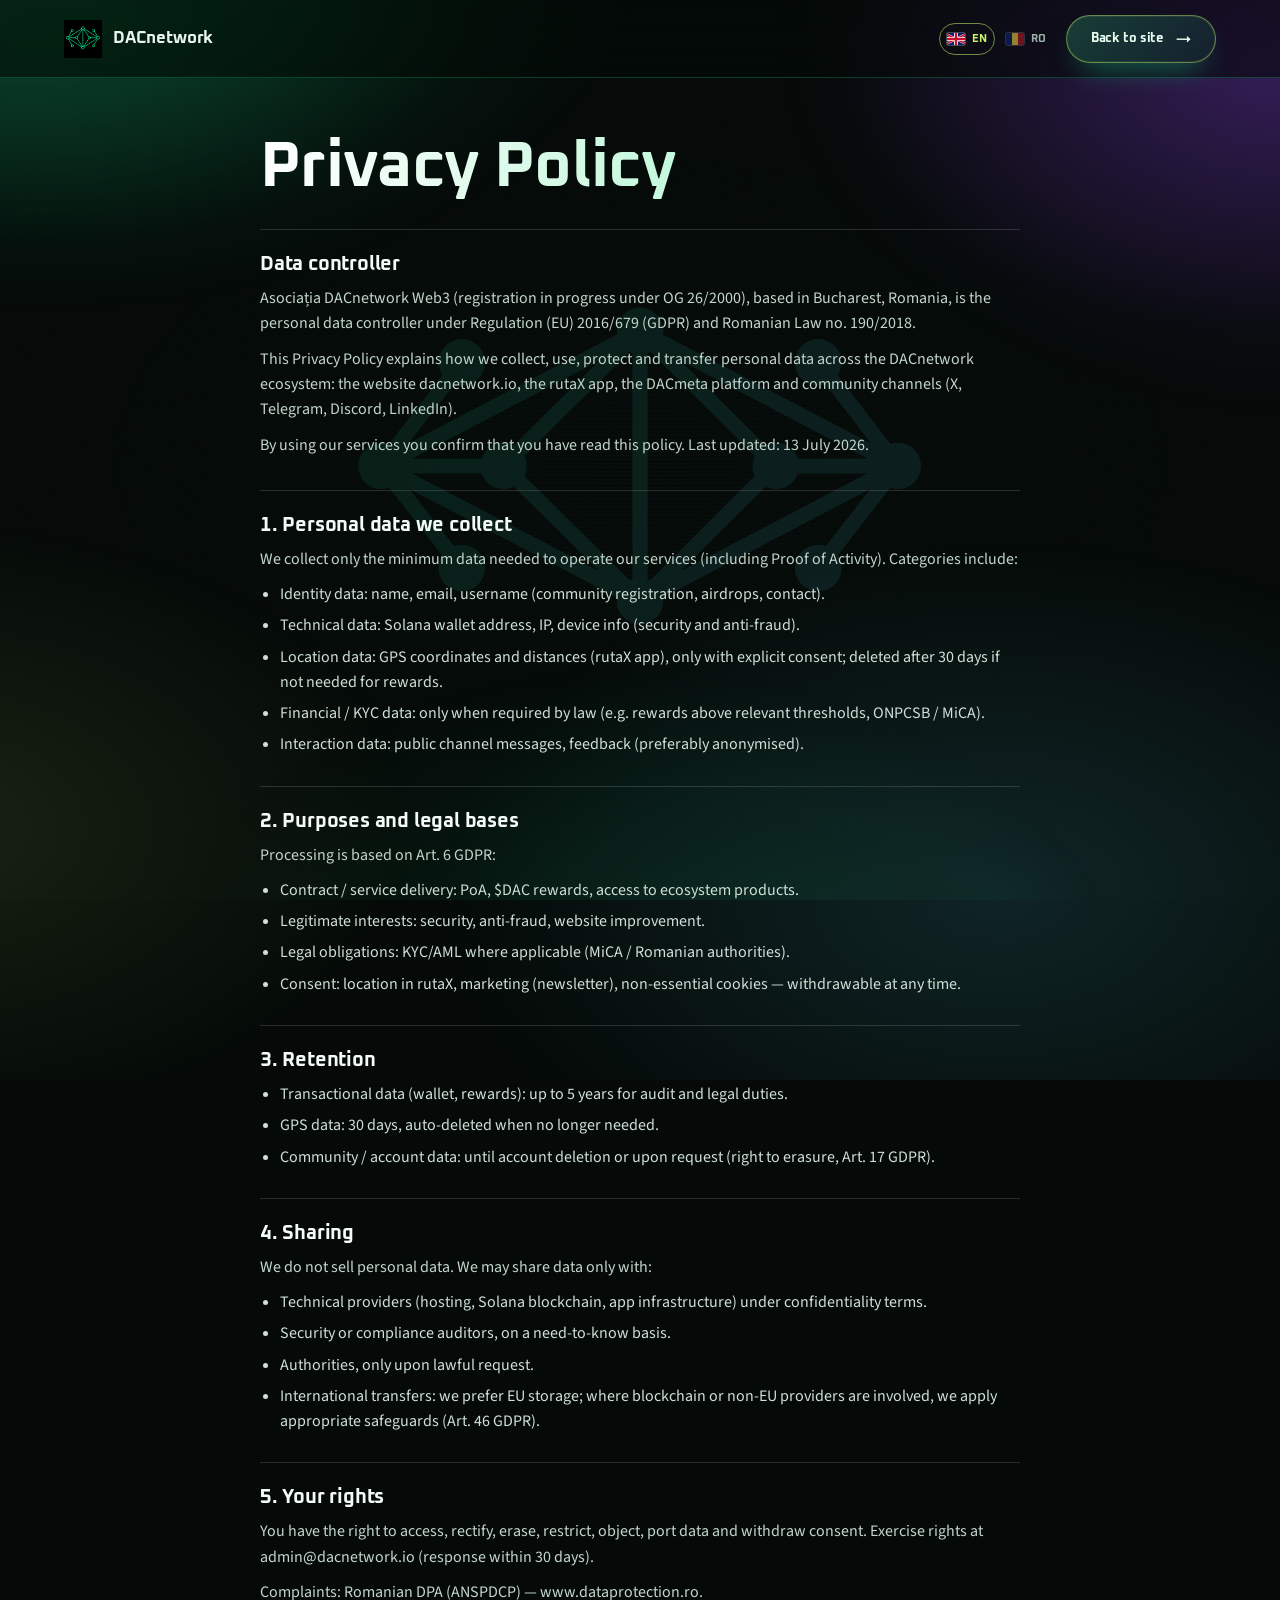
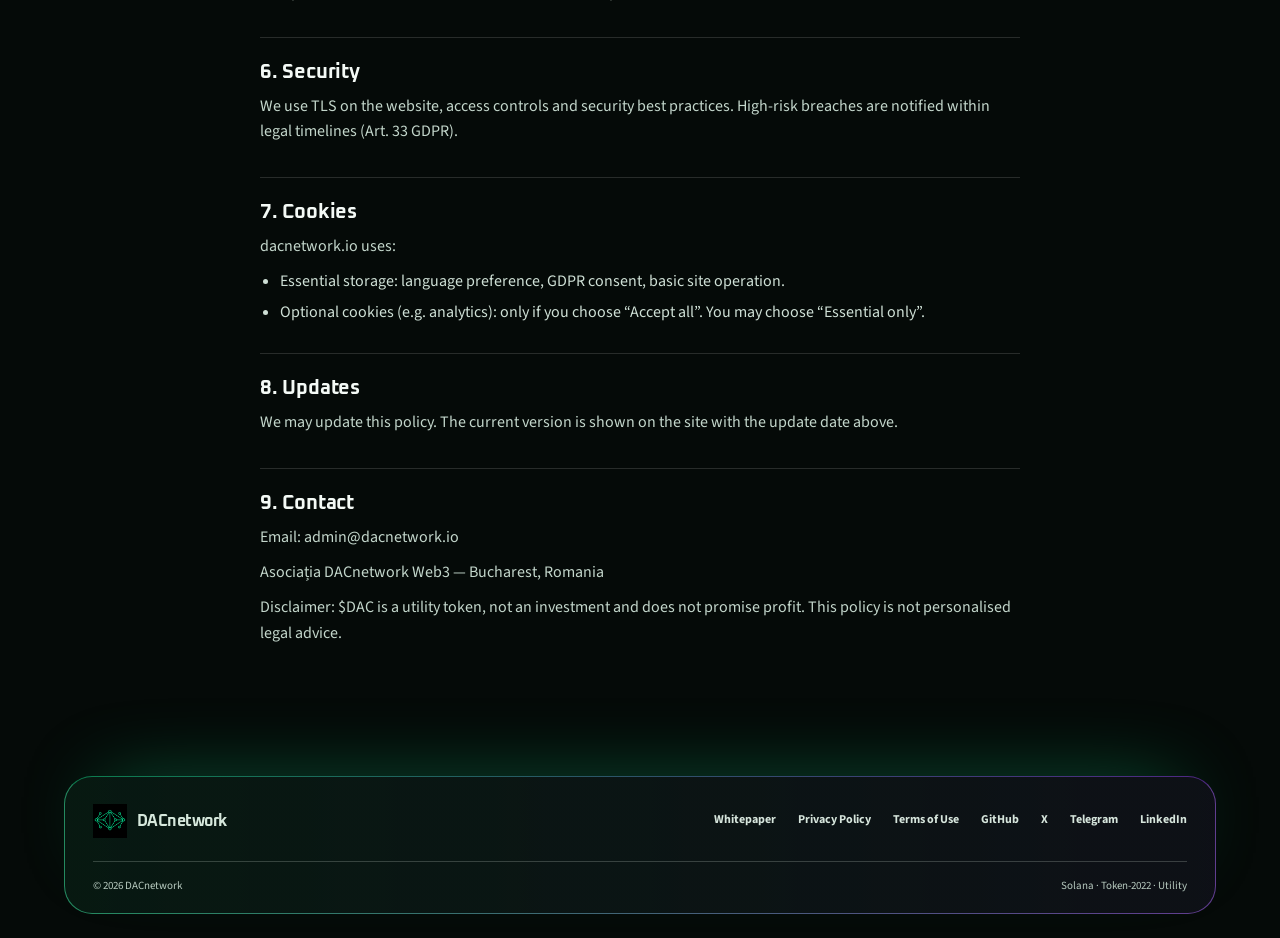
==== commit 812b2b5f: "Full-width header and always-visible mobile menu button Co-authored-by: Copilot App <223556219+Copil" ====
--- a/privacy.html
+++ b/privacy.html
@@ -28,7 +28,7 @@
 <meta name="twitter:image:alt" content="DACnetwork - $DAC utility token on Solana" />
 <meta name="author" content="Asocia?ia DACnetwork Web3" />
 <link rel="apple-touch-icon" href="DAC_logo-sm.png" />
-    <link rel="stylesheet" href="assets/site-premium.css?v=18" />
+    <link rel="stylesheet" href="assets/site-premium.css?v=20" />
   <script type="application/ld+json">
 {"@context":"https://schema.org","@graph":[{"@type":"WebPage","@id":"https://dacnetwork.io/privacy.html#webpage","url":"https://dacnetwork.io/privacy.html","name":"Privacy Policy","isPartOf":{"@id":"https://dacnetwork.io/#website"},"inLanguage":["en","ro"]},{"@type":"BreadcrumbList","itemListElement":[{"@type":"ListItem","position":1,"name":"Home","item":"https://dacnetwork.io/"},{"@type":"ListItem","position":2,"name":"Privacy Policy","item":"https://dacnetwork.io/privacy.html"}]}]}
 </script>
--- a/assets/site-premium.css
+++ b/assets/site-premium.css
@@ -1168,3 +1168,25 @@
   .nav .menu { order: 3; }
   .nav-actions { order: 2; margin-left: auto !important; }
 }
+
+/* ===== Full-width header ===== */
+header.nav, .nav.wrap {
+  width: 100% !important; max-width: none !important; margin: 0 !important;
+  padding-inline: max(18px, calc((100% - var(--measure, 1180px)) / 2)) !important;
+  border-radius: 0 !important; box-sizing: border-box;
+  border-bottom: 1px solid rgba(20,241,149,.22) !important;
+}
+@media (max-width: 760px) {
+  header.nav, .nav.wrap { padding-inline: 14px !important; }
+  .nav .menu { display: inline-flex !important; flex: 0 0 46px; visibility: visible !important; opacity: 1 !important; }
+  .nav-links { left: 10px !important; right: 10px !important; }
+}
+
+/* header breaks out of .wrap to span the full viewport */
+header.nav {
+  width: 100vw !important; max-width: 100vw !important;
+  margin-inline: calc(50% - 50vw) !important;
+  padding-inline: max(14px, calc((100vw - var(--measure, 1180px)) / 2)) !important;
+}
+
+html, body { overflow-x: clip !important; }
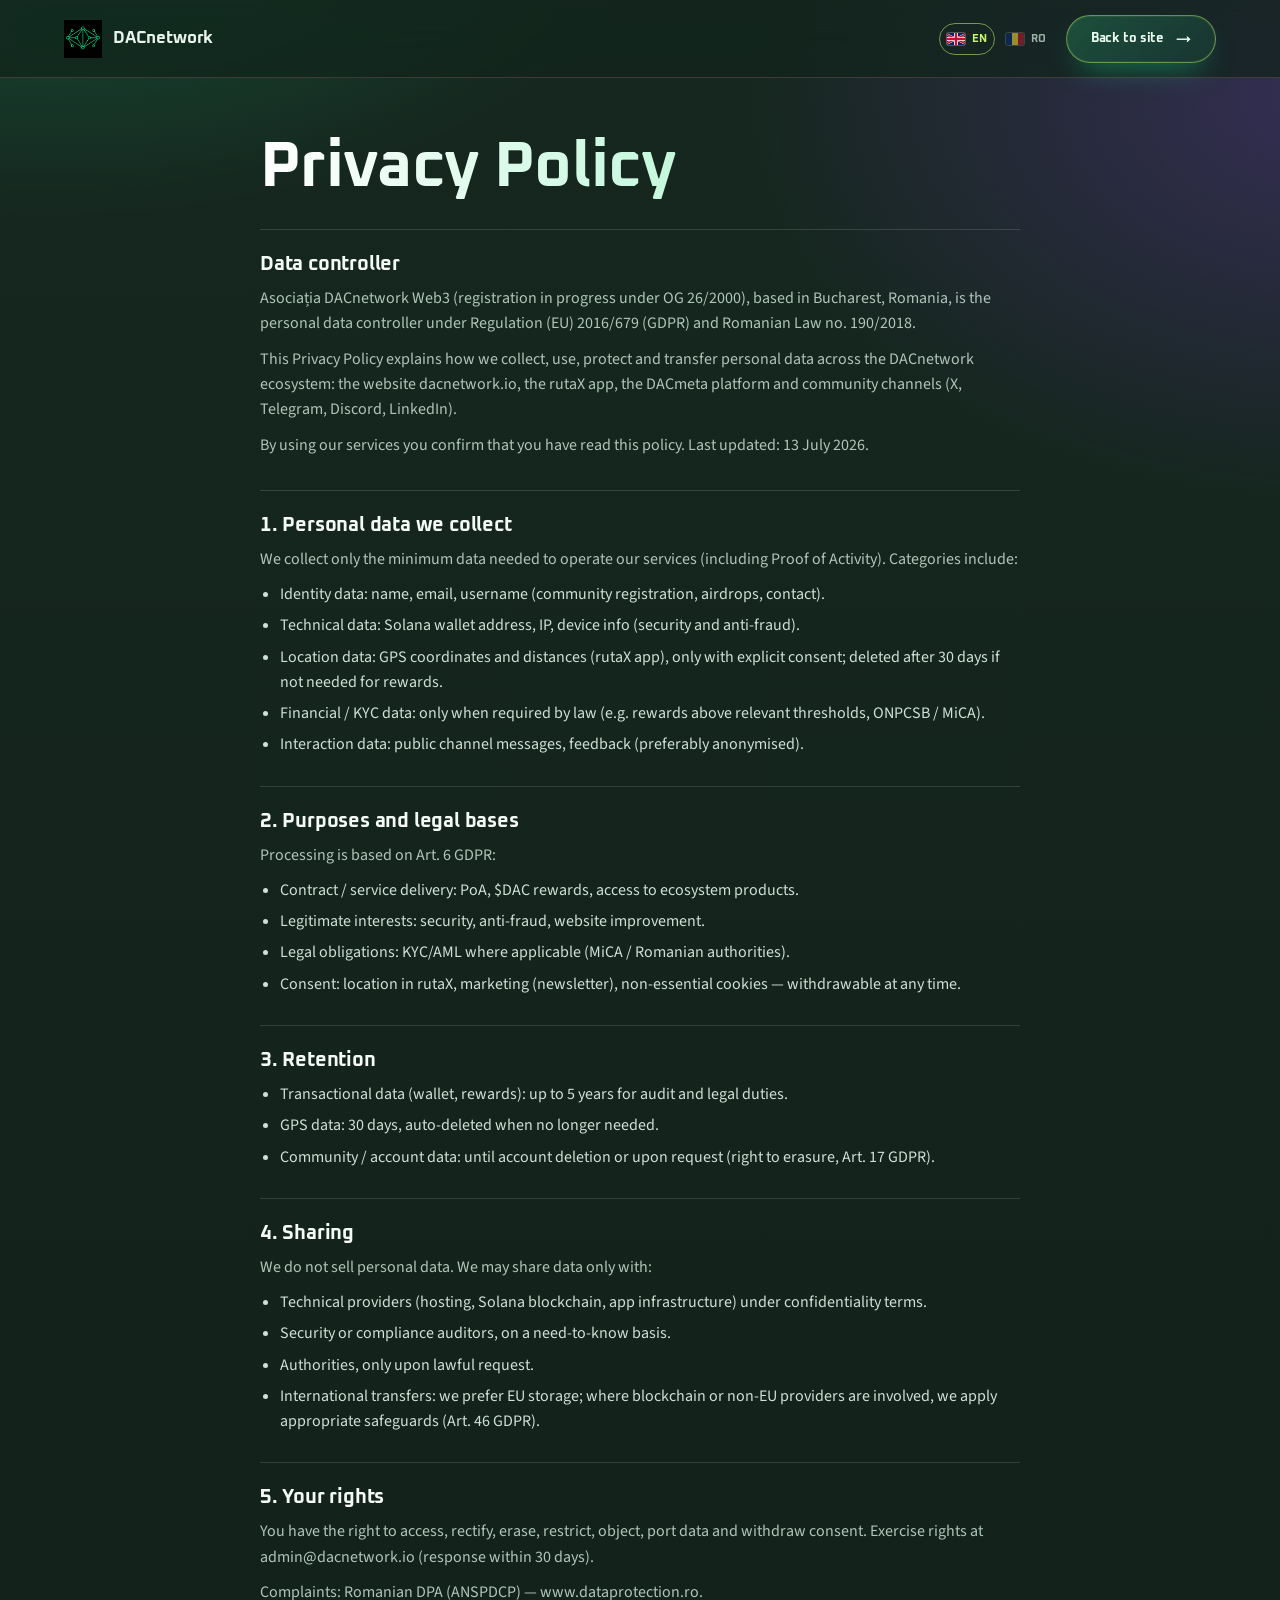
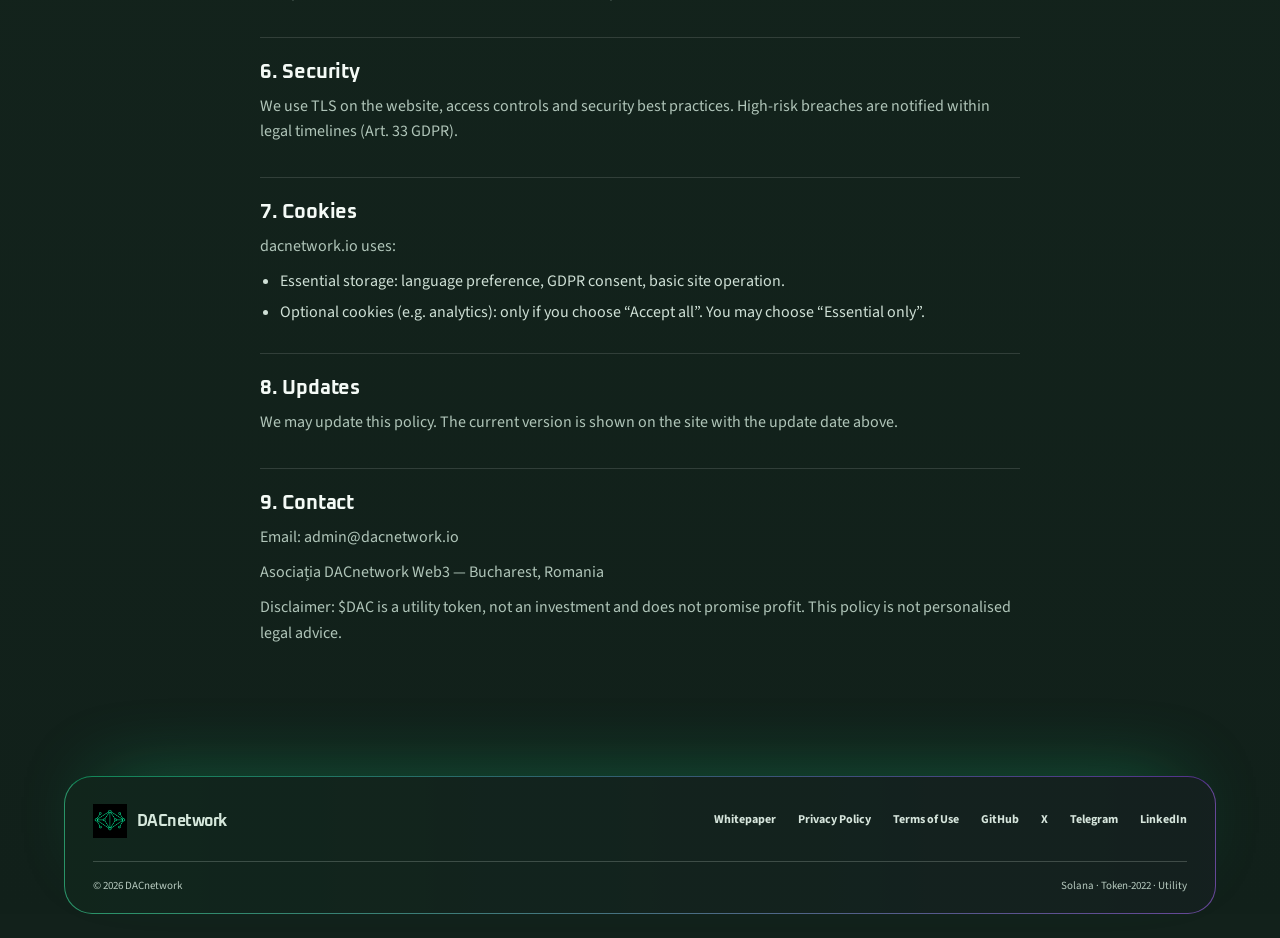
==== commit 10cb29bf: "Lighter mid-tone dark background (not too dark, not too light) Co-authored-by: Copilot App <22355621" ====
--- a/privacy.html
+++ b/privacy.html
@@ -7,7 +7,7 @@
     <link rel="canonical" href="https://dacnetwork.io/privacy.html" />
     <title>Privacy Policy | DACnetwork</title>
     <meta name="description" content="DACnetwork Privacy Policy: how Asociația DACnetwork Web3 collects, uses and protects personal data." />
-    <meta name="theme-color" content="#050a08" />
+    <meta name="theme-color" content="#12211b" />
 <meta name="robots" content="index, follow, max-image-preview:large, max-snippet:-1, max-video-preview:-1" />
 <meta property="og:type" content="website" />
 <meta property="og:site_name" content="DACnetwork" />
@@ -28,7 +28,7 @@
 <meta name="twitter:image:alt" content="DACnetwork - $DAC utility token on Solana" />
 <meta name="author" content="Asocia?ia DACnetwork Web3" />
 <link rel="apple-touch-icon" href="DAC_logo-sm.png" />
-    <link rel="stylesheet" href="assets/site-premium.css?v=20" />
+    <link rel="stylesheet" href="assets/site-premium.css?v=21" />
   <script type="application/ld+json">
 {"@context":"https://schema.org","@graph":[{"@type":"WebPage","@id":"https://dacnetwork.io/privacy.html#webpage","url":"https://dacnetwork.io/privacy.html","name":"Privacy Policy","isPartOf":{"@id":"https://dacnetwork.io/#website"},"inLanguage":["en","ro"]},{"@type":"BreadcrumbList","itemListElement":[{"@type":"ListItem","position":1,"name":"Home","item":"https://dacnetwork.io/"},{"@type":"ListItem","position":2,"name":"Privacy Policy","item":"https://dacnetwork.io/privacy.html"}]}]}
 </script>
--- a/assets/site-premium.css
+++ b/assets/site-premium.css
@@ -1190,3 +1190,30 @@
 }
 
 html, body { overflow-x: clip !important; }
+
+/* ===== Lighter mid-tone background (not too dark, not too light) ===== */
+:root { --paper: #12211b; --paper-bright: #1a2d25; --line: rgba(255,255,255,.13); --muted: #b0c5b9; }
+html { background: #12211b !important; }
+body {
+  background:
+    radial-gradient(1100px 700px at 4% -8%, rgba(20,241,149,.26), transparent 60%),
+    radial-gradient(950px 650px at 104% 4%, rgba(153,69,255,.24), transparent 62%),
+    radial-gradient(900px 600px at 50% 112%, rgba(20,241,149,.18), transparent 62%),
+    linear-gradient(180deg, #16271f 0%, #11201a 100%) !important;
+  background-attachment: fixed;
+}
+.nav, .is-scrolled .nav { background: rgba(20,36,29,.78) !important; }
+.is-scrolled .nav { background: rgba(20,36,29,.92) !important; }
+.site-footer { background: linear-gradient(rgba(17,31,25,.94), rgba(17,31,25,.94)) padding-box, linear-gradient(90deg, rgba(20,241,149,.5), rgba(153,69,255,.5)) border-box !important; }
+.glass, .block, .card, .token { background-color: rgba(255,255,255,.055); }
+html::before { opacity: .9; }
+::-webkit-scrollbar-track { background: #12211b; }
+* { scrollbar-color: rgba(20,241,149,.4) #12211b; }
+@media (max-width: 760px) { .nav-links { background: rgb(21,38,31) !important; } }
+
+.hero { background: #19302a !important; border-color: rgba(255,255,255,.16); }
+.hero::before { background:
+    linear-gradient(90deg, rgba(18,33,27,.82) 5%, rgba(18,33,27,.5) 50%, rgba(18,33,27,.15) 100%),
+    url("data:image/svg+xml,%3Csvg xmlns='http://www.w3.org/2000/svg' width='720' height='520' viewBox='0 0 720 520'%3E%3Cg fill='none' stroke='%2314f195' stroke-opacity='.3' stroke-width='1'%3E%3Cpath d='M-20 110 130 45 270 105 410 25 560 82 740 12M-30 185 120 125 265 185 410 105 565 162 740 90M-10 280 150 210 290 270 430 190 580 250 745 175M-20 375 135 305 285 365 445 285 590 345 745 265'/%3E%3C/g%3E%3C/svg%3E") center/cover !important; }
+.glass, .hero .token { background: linear-gradient(rgba(27,48,40,.88), rgba(27,48,40,.88)) padding-box, conic-gradient(from var(--ang,0deg), #14f195, #9945ff, #5ee7ff, #c7f36c, #14f195) border-box !important; }
+.site-footer { background-color: #162a23; }
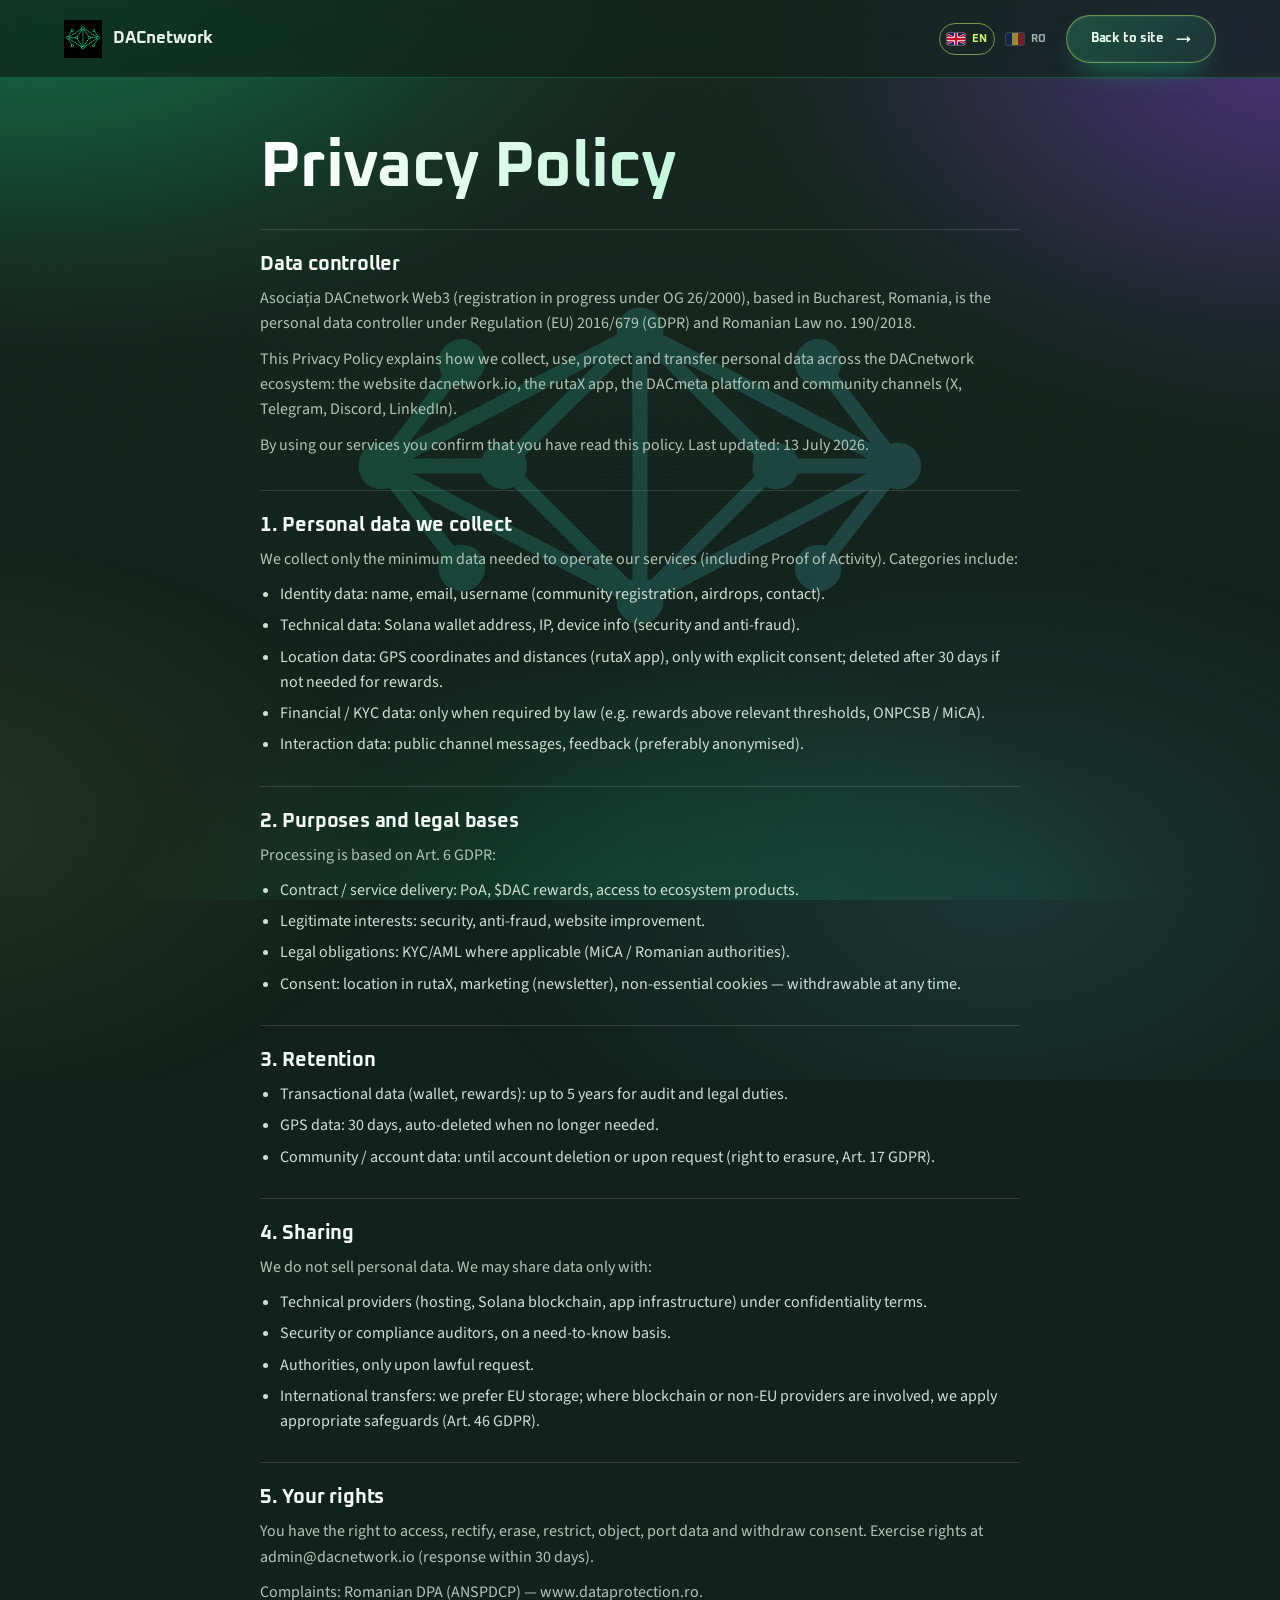
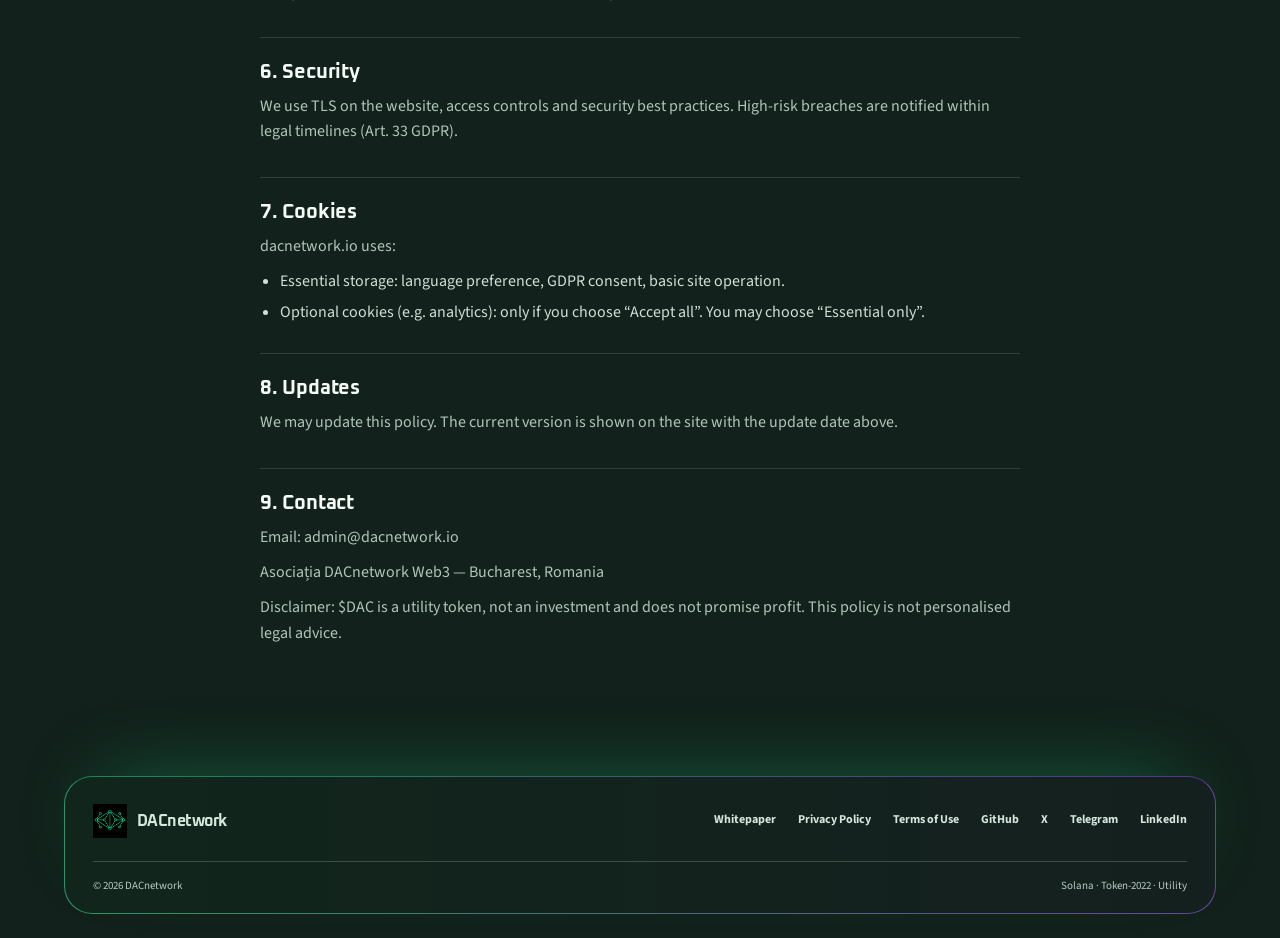
==== commit 66fcb707: "Restore holographic logo backdrop over the lighter background Co-authored-by: Copilot App <223556219" ====
--- a/privacy.html
+++ b/privacy.html
@@ -28,7 +28,7 @@
 <meta name="twitter:image:alt" content="DACnetwork - $DAC utility token on Solana" />
 <meta name="author" content="Asocia?ia DACnetwork Web3" />
 <link rel="apple-touch-icon" href="DAC_logo-sm.png" />
-    <link rel="stylesheet" href="assets/site-premium.css?v=21" />
+    <link rel="stylesheet" href="assets/site-premium.css?v=22" />
   <script type="application/ld+json">
 {"@context":"https://schema.org","@graph":[{"@type":"WebPage","@id":"https://dacnetwork.io/privacy.html#webpage","url":"https://dacnetwork.io/privacy.html","name":"Privacy Policy","isPartOf":{"@id":"https://dacnetwork.io/#website"},"inLanguage":["en","ro"]},{"@type":"BreadcrumbList","itemListElement":[{"@type":"ListItem","position":1,"name":"Home","item":"https://dacnetwork.io/"},{"@type":"ListItem","position":2,"name":"Privacy Policy","item":"https://dacnetwork.io/privacy.html"}]}]}
 </script>
--- a/assets/site-premium.css
+++ b/assets/site-premium.css
@@ -1217,3 +1217,16 @@
     url("data:image/svg+xml,%3Csvg xmlns='http://www.w3.org/2000/svg' width='720' height='520' viewBox='0 0 720 520'%3E%3Cg fill='none' stroke='%2314f195' stroke-opacity='.3' stroke-width='1'%3E%3Cpath d='M-20 110 130 45 270 105 410 25 560 82 740 12M-30 185 120 125 265 185 410 105 565 162 740 90M-10 280 150 210 290 270 430 190 580 250 745 175M-20 375 135 305 285 365 445 285 590 345 745 265'/%3E%3C/g%3E%3C/svg%3E") center/cover !important; }
 .glass, .hero .token { background: linear-gradient(rgba(27,48,40,.88), rgba(27,48,40,.88)) padding-box, conic-gradient(from var(--ang,0deg), #14f195, #9945ff, #5ee7ff, #c7f36c, #14f195) border-box !important; }
 .site-footer { background-color: #162a23; }
+
+/* gradient lives on html so the holographic logo (body::after) stays visible */
+html {
+  background:
+    radial-gradient(1100px 700px at 4% -8%, rgba(20,241,149,.26), transparent 60%),
+    radial-gradient(950px 650px at 104% 4%, rgba(153,69,255,.24), transparent 62%),
+    radial-gradient(900px 600px at 50% 112%, rgba(20,241,149,.18), transparent 62%),
+    linear-gradient(180deg, #16271f 0%, #11201a 100%) #12211b !important;
+  background-attachment: fixed !important;
+}
+body { background: transparent !important; }
+body::after { opacity: .16 !important; }
+@media (max-width: 700px) { body::after { opacity: .13 !important; } }
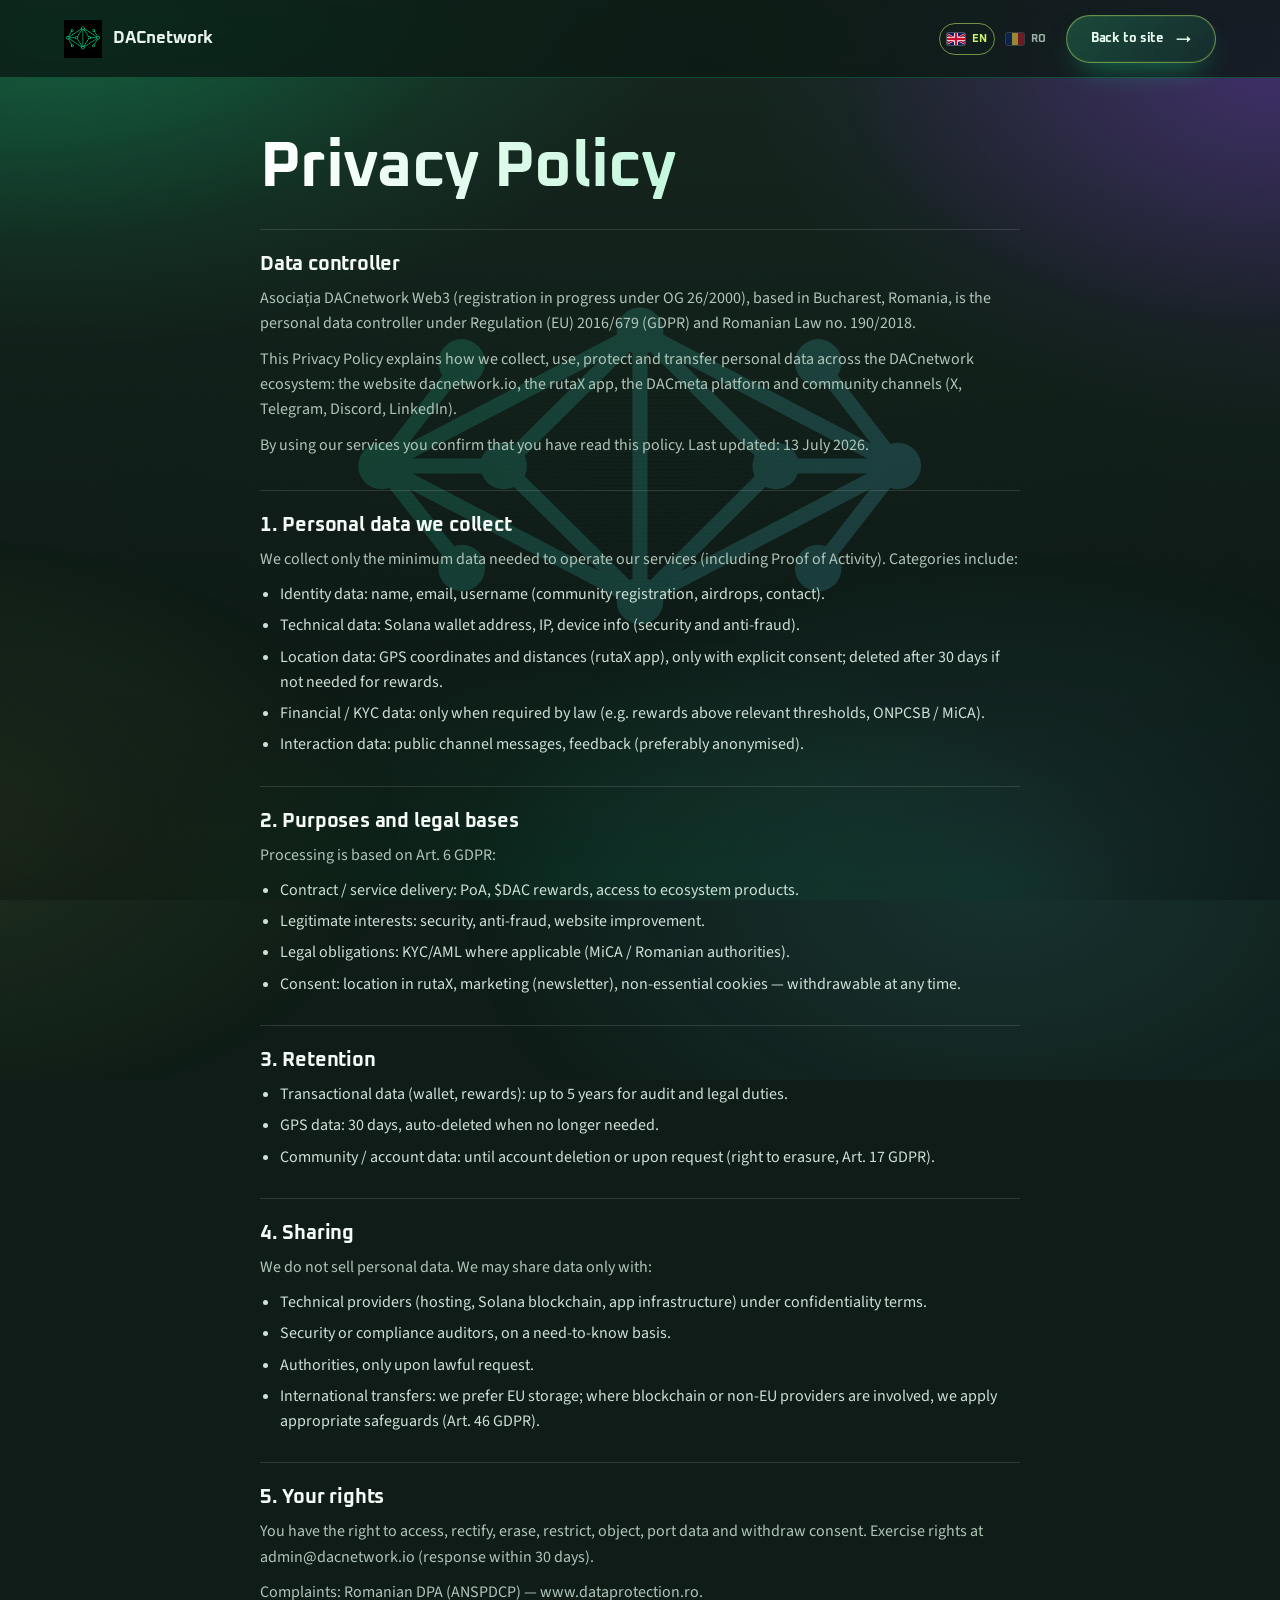
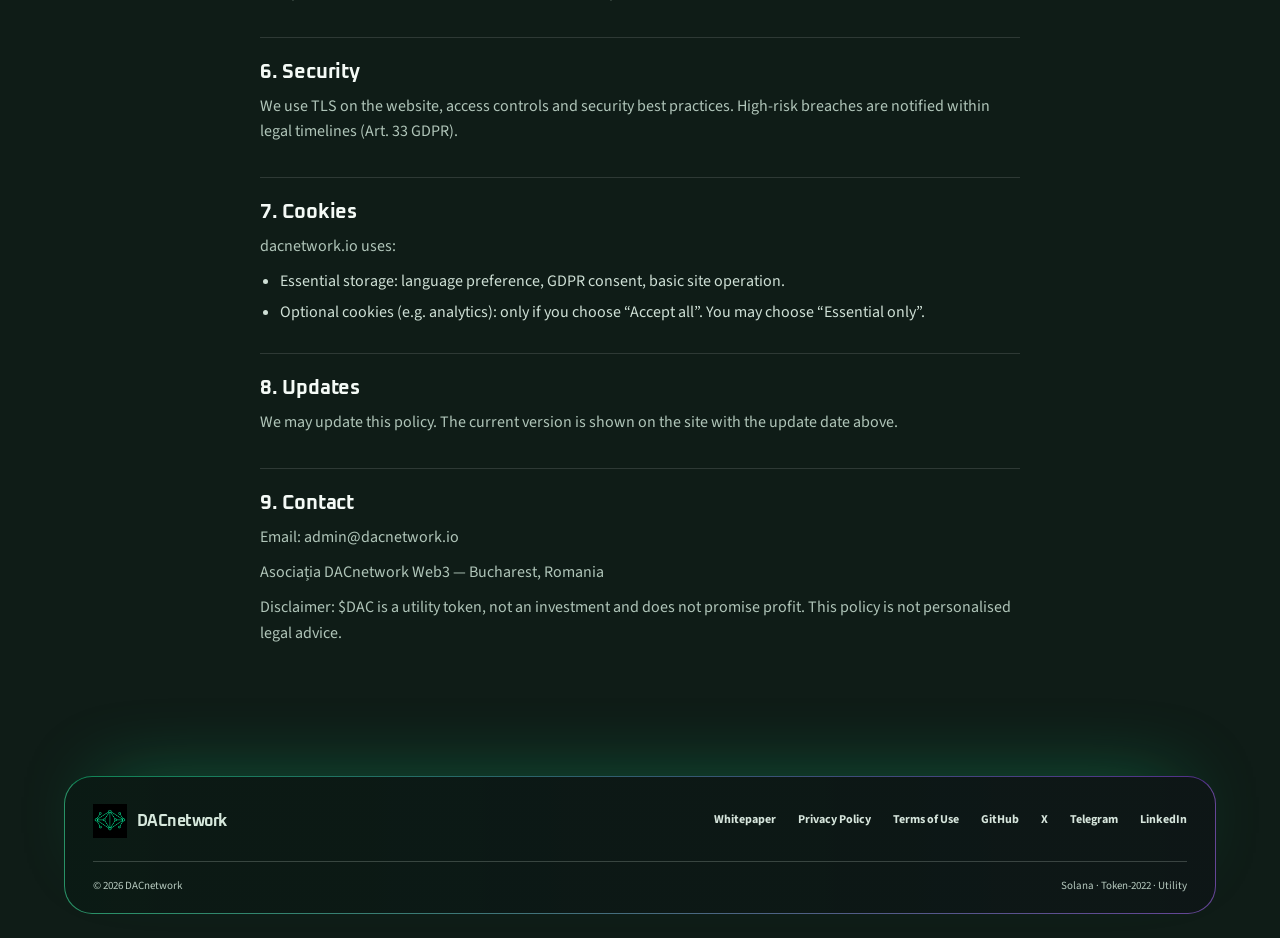
==== commit ca64bc22: "Refine colors and containers with a light black vignette Co-authored-by: Copilot App <223556219+Copi" ====
--- a/privacy.html
+++ b/privacy.html
@@ -28,7 +28,7 @@
 <meta name="twitter:image:alt" content="DACnetwork - $DAC utility token on Solana" />
 <meta name="author" content="Asocia?ia DACnetwork Web3" />
 <link rel="apple-touch-icon" href="DAC_logo-sm.png" />
-    <link rel="stylesheet" href="assets/site-premium.css?v=22" />
+    <link rel="stylesheet" href="assets/site-premium.css?v=23" />
   <script type="application/ld+json">
 {"@context":"https://schema.org","@graph":[{"@type":"WebPage","@id":"https://dacnetwork.io/privacy.html#webpage","url":"https://dacnetwork.io/privacy.html","name":"Privacy Policy","isPartOf":{"@id":"https://dacnetwork.io/#website"},"inLanguage":["en","ro"]},{"@type":"BreadcrumbList","itemListElement":[{"@type":"ListItem","position":1,"name":"Home","item":"https://dacnetwork.io/"},{"@type":"ListItem","position":2,"name":"Privacy Policy","item":"https://dacnetwork.io/privacy.html"}]}]}
 </script>
--- a/assets/site-premium.css
+++ b/assets/site-premium.css
@@ -1230,3 +1230,33 @@
 body { background: transparent !important; }
 body::after { opacity: .16 !important; }
 @media (max-width: 700px) { body::after { opacity: .13 !important; } }
+
+/* ===== Color + container finish: mid-tone with a light black influence ===== */
+html {
+  background:
+    radial-gradient(130% 100% at 50% 40%, transparent 45%, rgba(0,0,0,.38) 100%),
+    radial-gradient(1100px 700px at 4% -8%, rgba(20,241,149,.22), transparent 60%),
+    radial-gradient(950px 650px at 104% 4%, rgba(153,69,255,.2), transparent 62%),
+    radial-gradient(900px 600px at 50% 112%, rgba(20,241,149,.14), transparent 62%),
+    linear-gradient(180deg, #15261e 0%, #0f1c17 55%, #0b1612 100%) #0f1c17 !important;
+  background-attachment: fixed !important;
+}
+.hero { background: linear-gradient(155deg, #1b332b 0%, #12231d 60%, #0e1a16 100%) !important; border-color: rgba(255,255,255,.14) !important;
+  box-shadow: 0 50px 110px -40px rgba(0,0,0,.75), 0 0 80px -30px rgba(20,241,149,.3), 0 1px 0 rgba(255,255,255,.08) inset !important; }
+.glass, .hero .token {
+  background:
+    linear-gradient(160deg, rgba(30,53,44,.92) 0%, rgba(17,31,26,.94) 100%) padding-box,
+    linear-gradient(140deg, rgba(20,241,149,.55), rgba(255,255,255,.08) 40%, rgba(153,69,255,.5)) border-box !important;
+  border: 1px solid transparent !important;
+  box-shadow: 0 24px 60px -28px rgba(0,0,0,.85), 0 1px 0 rgba(255,255,255,.07) inset !important;
+}
+.hero .token { background:
+    linear-gradient(160deg, rgba(30,53,44,.94), rgba(14,26,21,.96)) padding-box,
+    conic-gradient(from var(--ang,0deg), #14f195, #9945ff, #5ee7ff, #c7f36c, #14f195) border-box !important; }
+.glass:hover { box-shadow: 0 34px 70px -26px rgba(0,0,0,.9), 0 0 50px -16px rgba(20,241,149,.45) !important; }
+.clean li, .note, table, .table { background-color: rgba(8,16,13,.38); }
+.site-footer { background: linear-gradient(rgba(11,22,18,.96), rgba(11,22,18,.96)) padding-box, linear-gradient(90deg, rgba(20,241,149,.5), rgba(153,69,255,.5)) border-box !important; }
+.nav, .is-scrolled .nav { background: rgba(14,26,21,.82) !important; }
+.is-scrolled .nav { background: rgba(11,22,18,.94) !important; }
+@media (max-width: 760px) { .nav-links { background: rgb(13,25,20) !important; } }
+::-webkit-scrollbar-track { background: #0f1c17; }
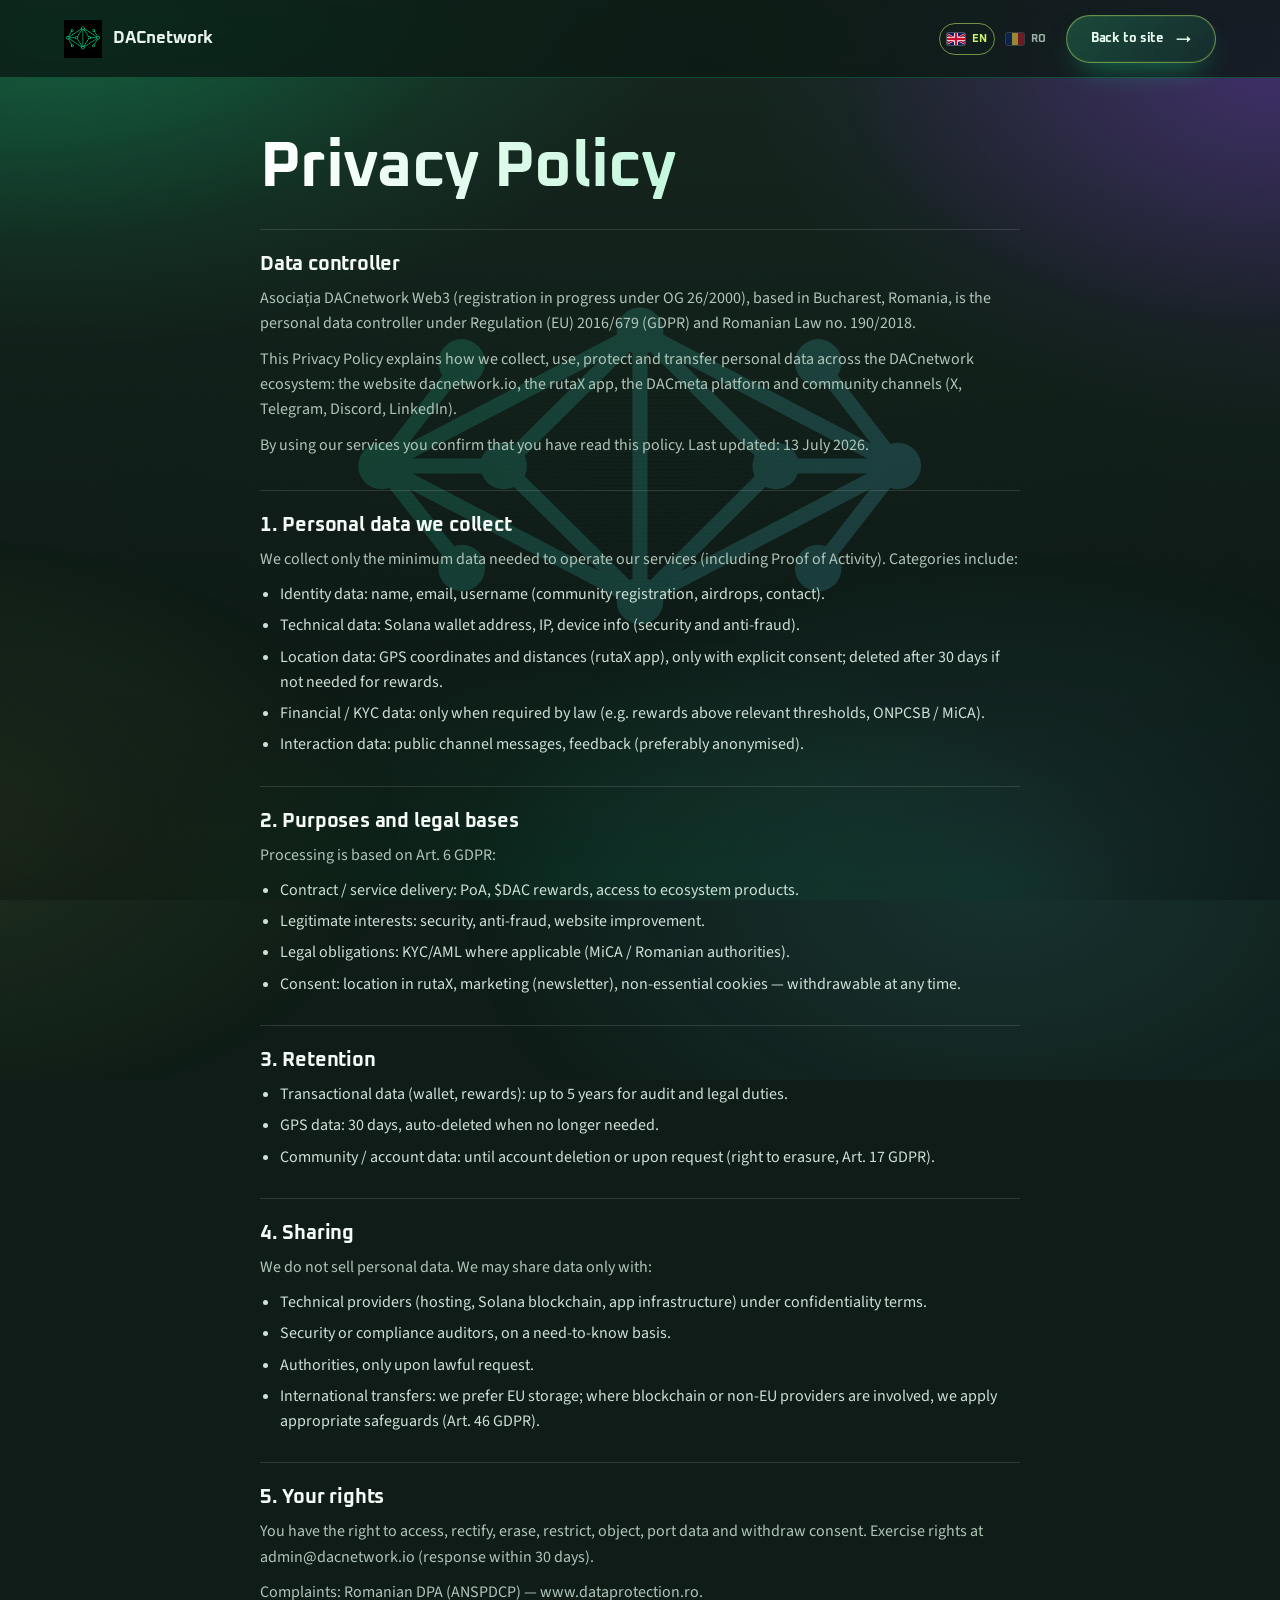
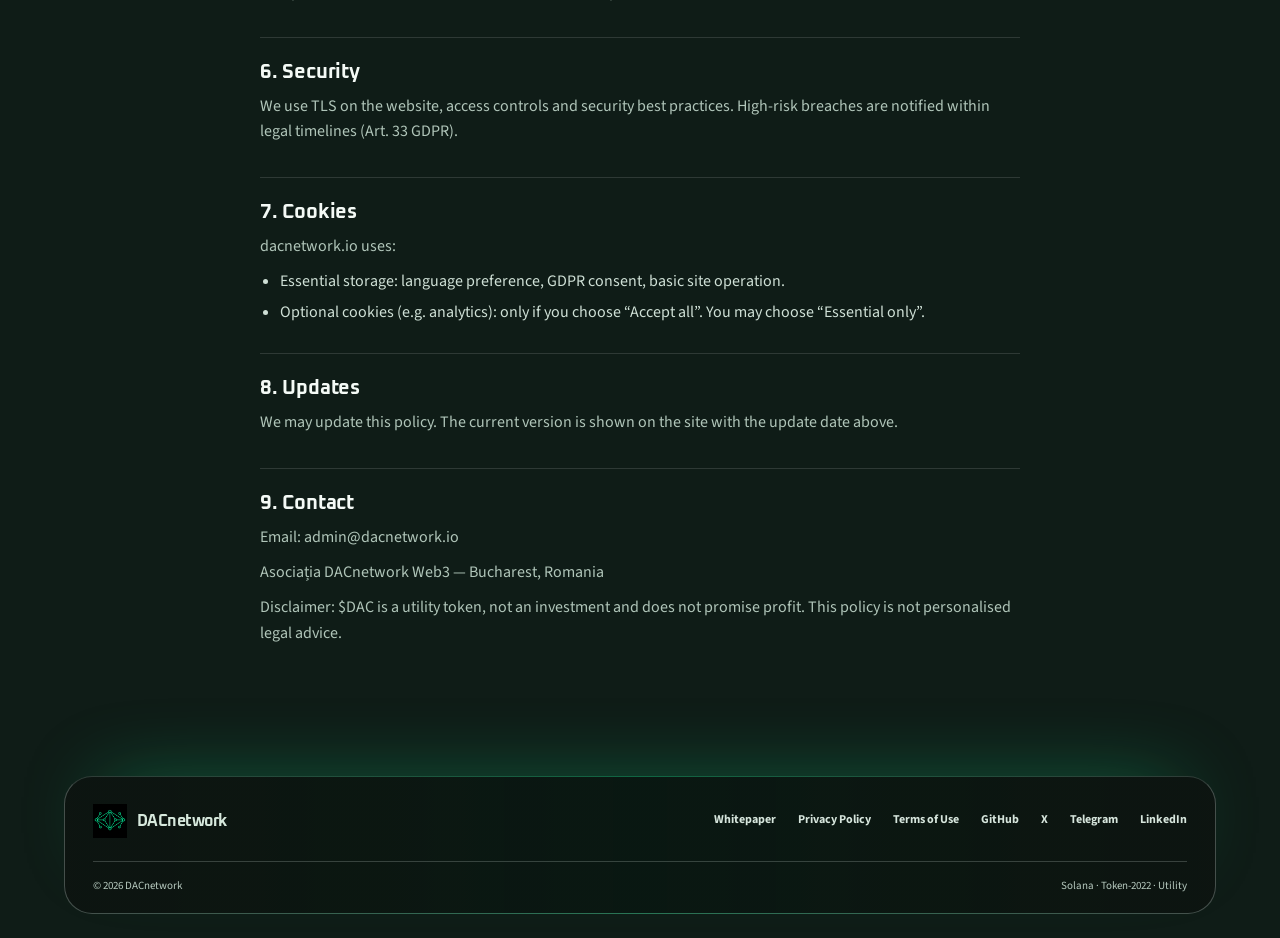
==== commit 3780e408: "Containers v2: frosted smoke glass with hairline borders Co-authored-by: Copilot App <223556219+Copi" ====
--- a/privacy.html
+++ b/privacy.html
@@ -28,7 +28,7 @@
 <meta name="twitter:image:alt" content="DACnetwork - $DAC utility token on Solana" />
 <meta name="author" content="Asocia?ia DACnetwork Web3" />
 <link rel="apple-touch-icon" href="DAC_logo-sm.png" />
-    <link rel="stylesheet" href="assets/site-premium.css?v=23" />
+    <link rel="stylesheet" href="assets/site-premium.css?v=24" />
   <script type="application/ld+json">
 {"@context":"https://schema.org","@graph":[{"@type":"WebPage","@id":"https://dacnetwork.io/privacy.html#webpage","url":"https://dacnetwork.io/privacy.html","name":"Privacy Policy","isPartOf":{"@id":"https://dacnetwork.io/#website"},"inLanguage":["en","ro"]},{"@type":"BreadcrumbList","itemListElement":[{"@type":"ListItem","position":1,"name":"Home","item":"https://dacnetwork.io/"},{"@type":"ListItem","position":2,"name":"Privacy Policy","item":"https://dacnetwork.io/privacy.html"}]}]}
 </script>
--- a/assets/site-premium.css
+++ b/assets/site-premium.css
@@ -1260,3 +1260,32 @@
 .is-scrolled .nav { background: rgba(11,22,18,.94) !important; }
 @media (max-width: 760px) { .nav-links { background: rgb(13,25,20) !important; } }
 ::-webkit-scrollbar-track { background: #0f1c17; }
+
+/* ===== Containers v2: frosted smoke glass, hairline border, color only on hover ===== */
+.glass, .feed-card, .step {
+  background:
+    radial-gradient(120% 90% at 0% 0%, rgba(255,255,255,.07), transparent 55%),
+    linear-gradient(180deg, rgba(255,255,255,.045), rgba(255,255,255,.015)) !important;
+  background-color: rgba(10,18,15,.55) !important;
+  border: 1px solid rgba(255,255,255,.1) !important;
+  backdrop-filter: blur(14px) saturate(1.25); -webkit-backdrop-filter: blur(14px) saturate(1.25);
+  box-shadow: 0 1px 0 rgba(255,255,255,.09) inset, 0 -1px 0 rgba(0,0,0,.35) inset, 0 20px 50px -30px rgba(0,0,0,.8) !important;
+  border-radius: 22px;
+}
+.glass:hover, .feed-card:hover {
+  border-color: rgba(20,241,149,.38) !important;
+  box-shadow: 0 1px 0 rgba(255,255,255,.12) inset, 0 28px 60px -28px rgba(0,0,0,.85), 0 0 0 1px rgba(20,241,149,.12), 0 0 46px -18px rgba(20,241,149,.5) !important;
+}
+.glass h3 { color: #f4faf6; }
+.glass p, .glass li { color: #b9cbc1; }
+.hero { background: linear-gradient(160deg, rgba(255,255,255,.05), rgba(255,255,255,.01)) rgba(10,18,15,.55) !important;
+  border: 1px solid rgba(255,255,255,.1) !important;
+  box-shadow: 0 1px 0 rgba(255,255,255,.1) inset, 0 50px 110px -45px rgba(0,0,0,.85) !important; }
+.hero .token {
+  background: linear-gradient(180deg, rgba(20,34,29,.92), rgba(10,18,15,.95)) padding-box,
+    conic-gradient(from var(--ang,0deg), rgba(20,241,149,.9), rgba(255,255,255,.08) 25%, rgba(153,69,255,.8) 50%, rgba(255,255,255,.08) 75%, rgba(20,241,149,.9)) border-box !important;
+}
+.clean li { background: rgba(255,255,255,.035) !important; border: 1px solid rgba(255,255,255,.08) !important; }
+.note { background: rgba(20,241,149,.05) !important; border-radius: 12px; }
+#status .block { background-color: rgba(10,18,15,.6) !important; }
+.site-footer { background: linear-gradient(rgba(9,16,13,.9), rgba(9,16,13,.9)) padding-box, linear-gradient(90deg, rgba(255,255,255,.14), rgba(20,241,149,.35), rgba(255,255,255,.14)) border-box !important; }
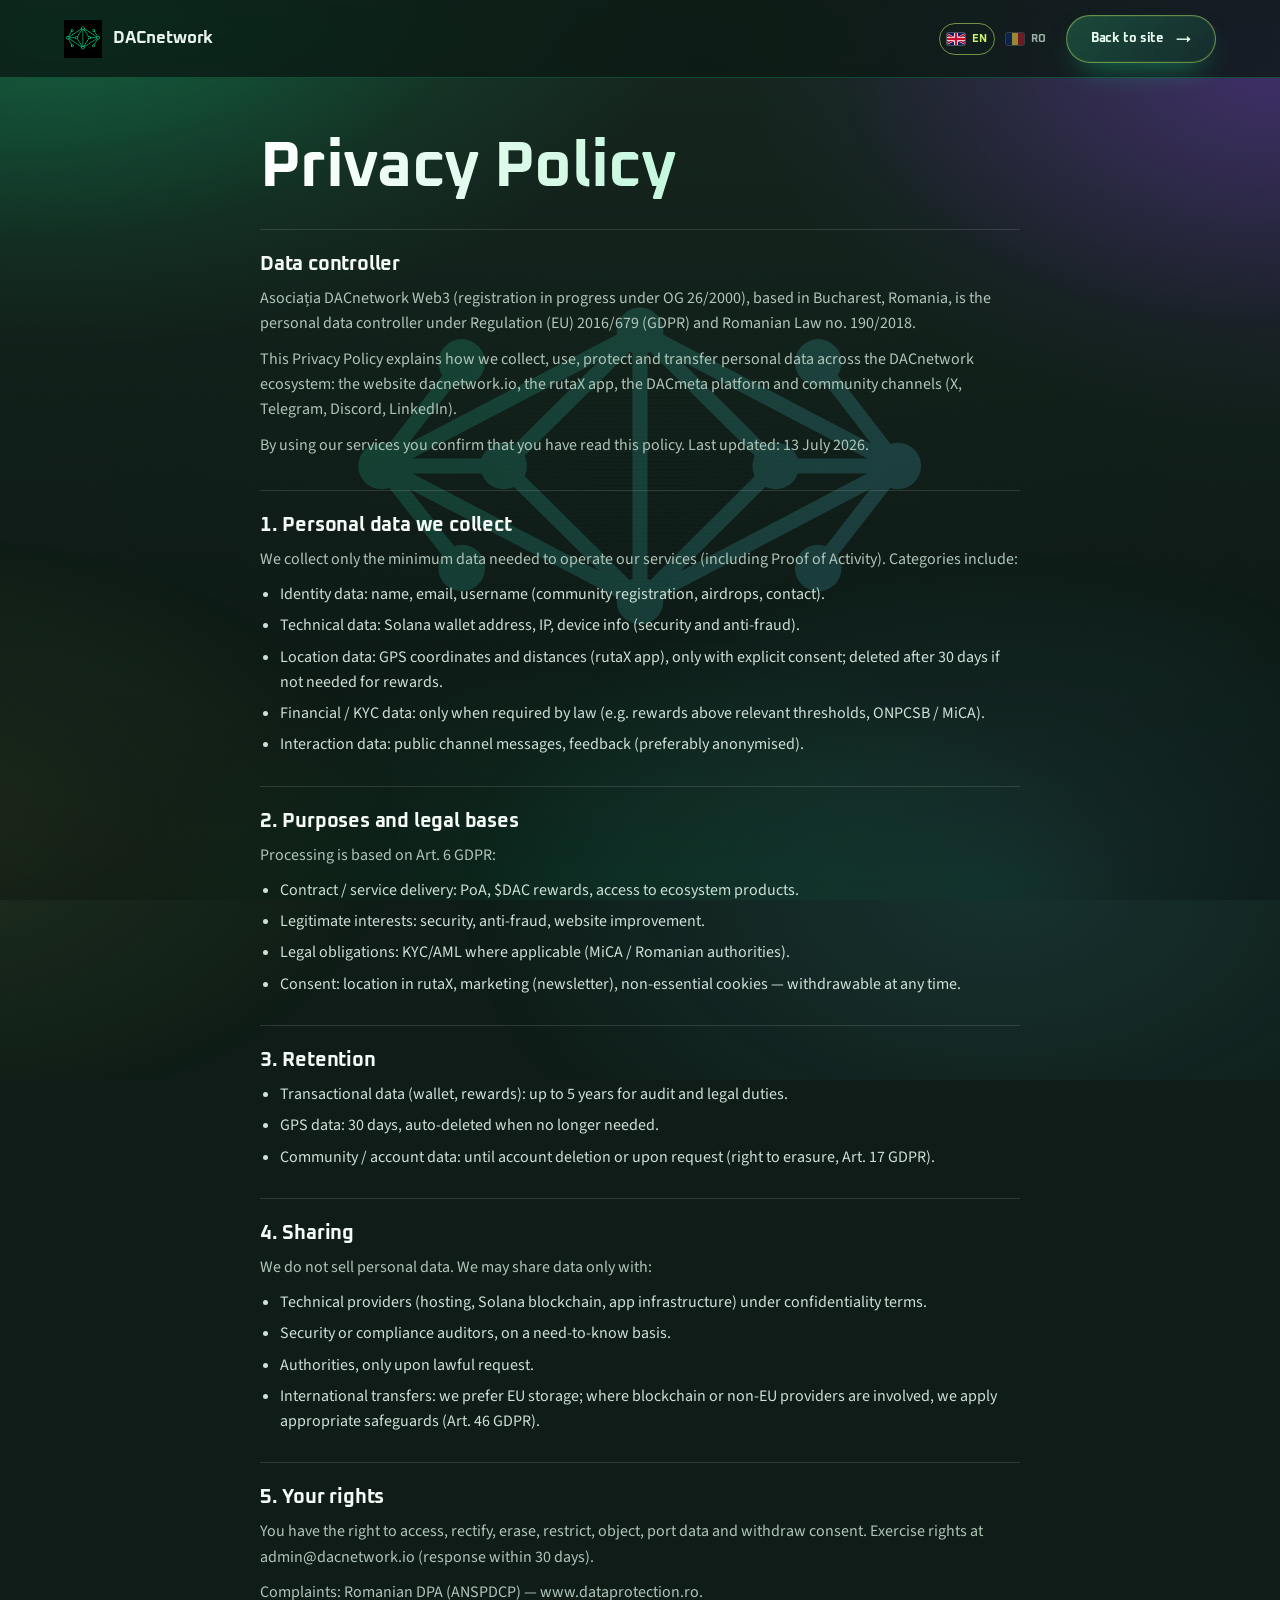
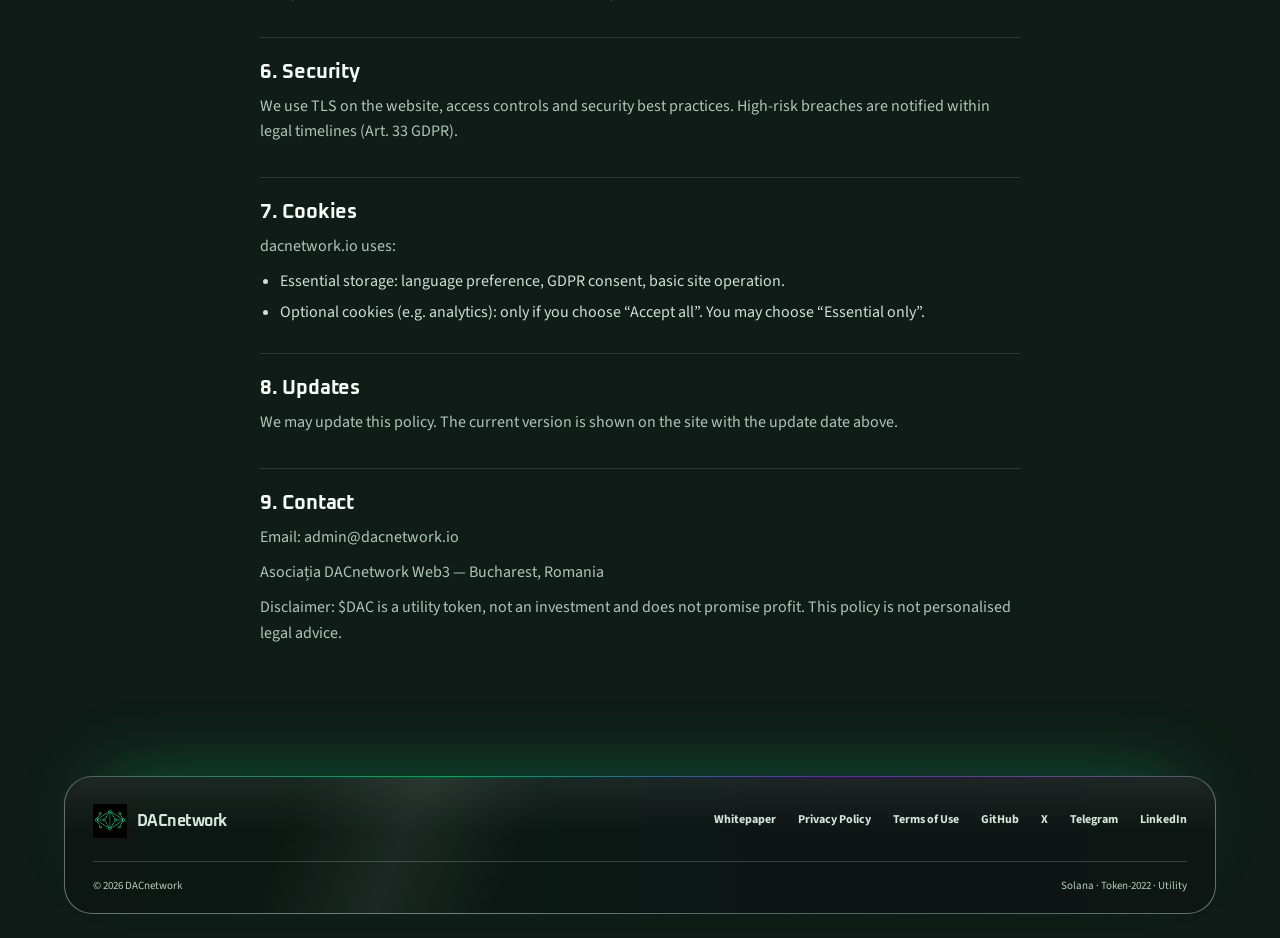
==== commit bd828ac1: "Containers v3: colored mirror glass with gloss and specular sweep Co-authored-by: Copilot App <22355" ====
--- a/privacy.html
+++ b/privacy.html
@@ -28,7 +28,7 @@
 <meta name="twitter:image:alt" content="DACnetwork - $DAC utility token on Solana" />
 <meta name="author" content="Asocia?ia DACnetwork Web3" />
 <link rel="apple-touch-icon" href="DAC_logo-sm.png" />
-    <link rel="stylesheet" href="assets/site-premium.css?v=24" />
+    <link rel="stylesheet" href="assets/site-premium.css?v=25" />
   <script type="application/ld+json">
 {"@context":"https://schema.org","@graph":[{"@type":"WebPage","@id":"https://dacnetwork.io/privacy.html#webpage","url":"https://dacnetwork.io/privacy.html","name":"Privacy Policy","isPartOf":{"@id":"https://dacnetwork.io/#website"},"inLanguage":["en","ro"]},{"@type":"BreadcrumbList","itemListElement":[{"@type":"ListItem","position":1,"name":"Home","item":"https://dacnetwork.io/"},{"@type":"ListItem","position":2,"name":"Privacy Policy","item":"https://dacnetwork.io/privacy.html"}]}]}
 </script>
--- a/assets/site-premium.css
+++ b/assets/site-premium.css
@@ -1289,3 +1289,57 @@
 .note { background: rgba(20,241,149,.05) !important; border-radius: 12px; }
 #status .block { background-color: rgba(10,18,15,.6) !important; }
 .site-footer { background: linear-gradient(rgba(9,16,13,.9), rgba(9,16,13,.9)) padding-box, linear-gradient(90deg, rgba(255,255,255,.14), rgba(20,241,149,.35), rgba(255,255,255,.14)) border-box !important; }
+
+/* ===== Containers v3: colored mirror glass (HD gloss, specular sweep, bevel) ===== */
+.glass, .feed-card, .step {
+  --c1: 20,241,149; --c2: 153,69,255;
+  background:
+    linear-gradient(112deg, transparent 22%, rgba(255,255,255,.17) 31%, rgba(255,255,255,.04) 38%, transparent 46%),
+    linear-gradient(180deg, rgba(255,255,255,.14) 0%, rgba(255,255,255,.05) 38%, rgba(255,255,255,0) 39%),
+    radial-gradient(90% 120% at 0% 0%, rgba(var(--c1),.34), transparent 62%),
+    radial-gradient(90% 120% at 100% 100%, rgba(var(--c2),.30), transparent 62%),
+    linear-gradient(160deg, rgba(22,40,34,.82), rgba(10,20,17,.9)) !important;
+  border: 1px solid rgba(255,255,255,.2) !important;
+  box-shadow:
+    0 1px 0 rgba(255,255,255,.35) inset,
+    0 -1px 0 rgba(0,0,0,.5) inset,
+    1px 0 0 rgba(255,255,255,.08) inset,
+    0 26px 60px -26px rgba(0,0,0,.9),
+    0 0 40px -22px rgba(var(--c1),.55) !important;
+  backdrop-filter: blur(16px) saturate(1.5); -webkit-backdrop-filter: blur(16px) saturate(1.5);
+}
+.cols > .glass:nth-child(4n+2), .grid > .glass:nth-child(4n+2) { --c1: 94,231,255; --c2: 20,241,149; }
+.cols > .glass:nth-child(4n+3), .grid > .glass:nth-child(4n+3) { --c1: 153,69,255; --c2: 94,231,255; }
+.cols > .glass:nth-child(4n+4), .grid > .glass:nth-child(4n+4) { --c1: 199,243,108; --c2: 20,241,149; }
+#status .block:nth-child(1) { --c1: 20,241,149; --c2: 94,231,255; }
+#status .block:nth-child(2) { --c1: 94,231,255; --c2: 153,69,255; }
+#status .block:nth-child(3) { --c1: 153,69,255; --c2: 255,120,200; }
+#status .block:nth-child(4) { --c1: 255,209,102; --c2: 20,241,149; }
+.glass:hover, .feed-card:hover {
+  border-color: rgba(255,255,255,.4) !important;
+  box-shadow: 0 1px 0 rgba(255,255,255,.5) inset, 0 -1px 0 rgba(0,0,0,.5) inset, 0 34px 70px -26px rgba(0,0,0,.95), 0 0 60px -14px rgba(var(--c1),.75) !important;
+  filter: brightness(1.08) saturate(1.15);
+}
+.hero {
+  background:
+    linear-gradient(112deg, transparent 18%, rgba(255,255,255,.1) 28%, rgba(255,255,255,.02) 36%, transparent 44%),
+    linear-gradient(180deg, rgba(255,255,255,.09), rgba(255,255,255,0) 30%),
+    radial-gradient(70% 100% at 0% 0%, rgba(20,241,149,.2), transparent 60%),
+    radial-gradient(60% 100% at 100% 100%, rgba(153,69,255,.2), transparent 60%),
+    linear-gradient(160deg, #15291f, #0d1814) !important;
+  border: 1px solid rgba(255,255,255,.2) !important;
+  box-shadow: 0 1px 0 rgba(255,255,255,.3) inset, 0 50px 110px -45px rgba(0,0,0,.9), 0 0 90px -40px rgba(20,241,149,.5) !important;
+}
+.hero .token {
+  background:
+    linear-gradient(112deg, transparent 20%, rgba(255,255,255,.16) 30%, transparent 42%) padding-box,
+    linear-gradient(180deg, rgba(255,255,255,.12), rgba(255,255,255,0) 36%) padding-box,
+    radial-gradient(90% 90% at 0% 0%, rgba(20,241,149,.3), transparent 62%) padding-box,
+    radial-gradient(90% 90% at 100% 100%, rgba(153,69,255,.32), transparent 62%) padding-box,
+    linear-gradient(160deg, #16291f, #0b1511) padding-box,
+    conic-gradient(from var(--ang,0deg), #14f195, #fff 12%, #9945ff 40%, #5ee7ff 65%, #fff 80%, #14f195) border-box !important;
+  box-shadow: 0 1px 0 rgba(255,255,255,.35) inset, 0 40px 90px -30px rgba(153,69,255,.55), 0 0 70px -20px rgba(20,241,149,.5) !important;
+}
+.clean li { background: linear-gradient(180deg, rgba(255,255,255,.09), rgba(255,255,255,.02) 45%), rgba(20,241,149,.06) !important; border: 1px solid rgba(255,255,255,.14) !important; box-shadow: 0 1px 0 rgba(255,255,255,.18) inset; }
+.note { background: linear-gradient(180deg, rgba(255,255,255,.08), rgba(255,255,255,.01) 50%), rgba(20,241,149,.1) !important; box-shadow: 0 1px 0 rgba(255,255,255,.2) inset; }
+.site-footer { background: linear-gradient(112deg, transparent 20%, rgba(255,255,255,.07) 30%, transparent 40%) padding-box, linear-gradient(180deg, rgba(255,255,255,.07), transparent 40%) padding-box, linear-gradient(rgba(10,20,16,.96), rgba(10,20,16,.96)) padding-box, linear-gradient(90deg, rgba(255,255,255,.3), rgba(20,241,149,.6), rgba(153,69,255,.55), rgba(255,255,255,.3)) border-box !important; }
